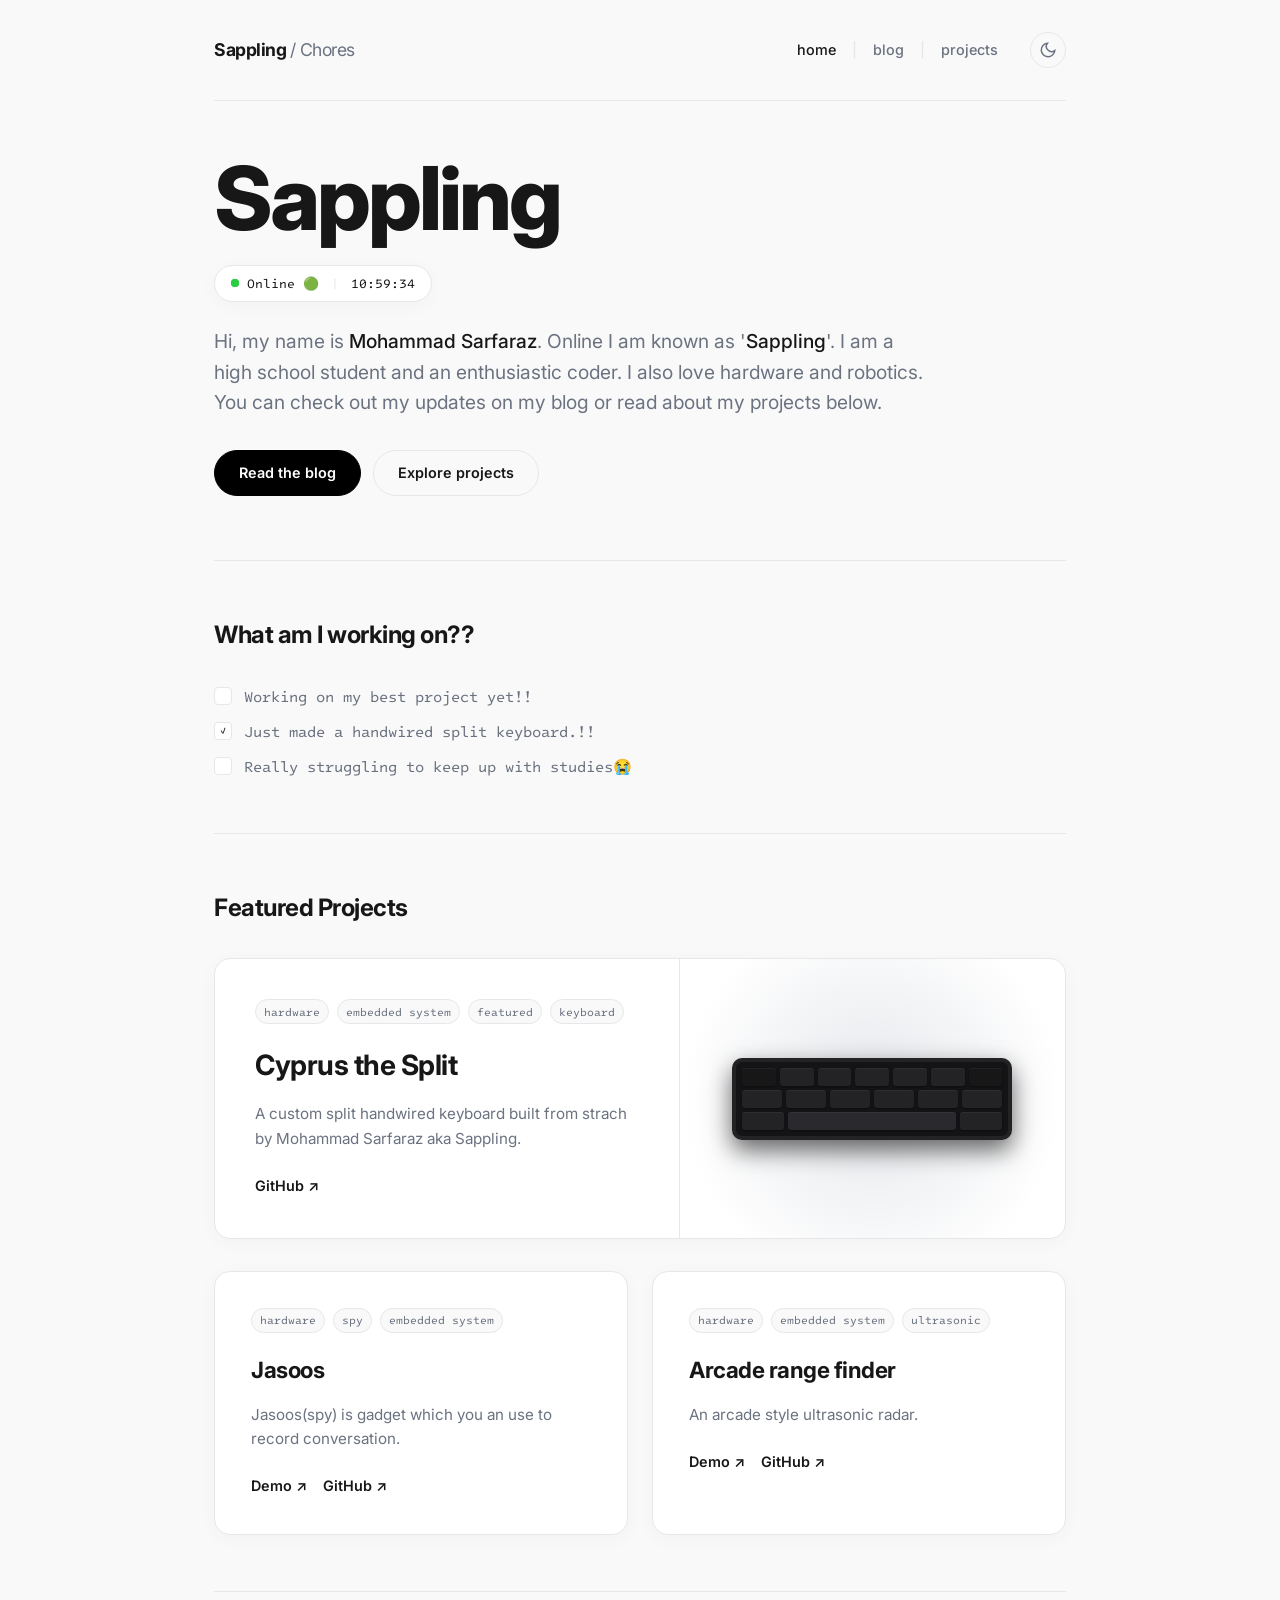
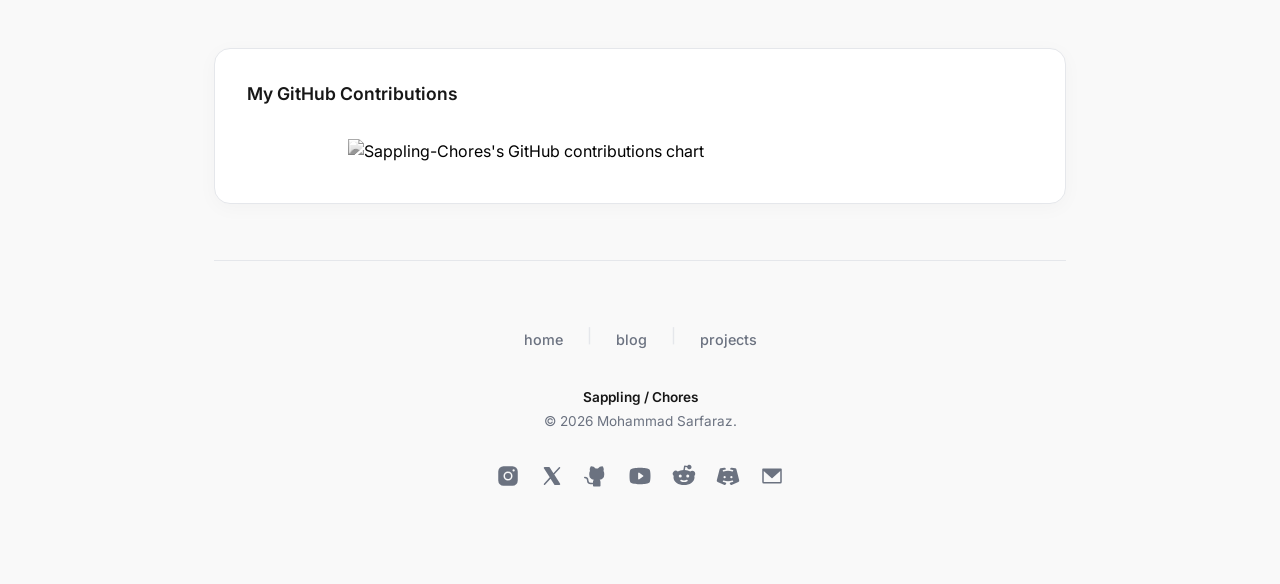
==== index.html @ 92475c69 "separated blog from this repo to its own for the url blog.ayysappling.com" ====
<!-- This file contains the main github.io webpage-->

<!DOCTYPE html>
<html lang="en">

<head>
    <title>Sappling Chores</title>
    <meta charset="UTF-8">
    <meta name="viewport" content="width=device-width, initial-scale=1.0">
    <link rel="stylesheet" href="styles.css">
    <link rel="icon" href="Assets/Group 10.png">
</head>

<body id="body" class="dark-mode">

    <div class="container">
        <!-- Navigation Header -->
        <header class="header-nav">
            <a href="index.html" class="nav-brand">Sappling <span>/ Chores</span></a>
            <div class="nav-menu">
                <nav class="nav-links">
                    <a href="index.html" class="nav-link active">home</a>
                    <span class="nav-separator">|</span>
                    <a href="https://blog.ayysappling.com" class="nav-link">blog</a>
                    <span class="nav-separator">|</span>
                    <a href="Projects/index.html" class="nav-link">projects</a>
                </nav>
                <button class="theme-toggle-btn" id="theme-toggle" aria-label="Toggle dark/light theme">
                    <!-- Sun SVG (visible in dark mode) -->
                    <svg class="sun-icon" xmlns="http://www.w3.org/2000/svg" width="18" height="18" fill="none" viewBox="0 0 24 24" stroke="currentColor" stroke-width="2">
                        <circle cx="12" cy="12" r="5"></circle>
                        <line x1="12" y1="1" x2="12" y2="3"></line>
                        <line x1="12" y1="21" x2="12" y2="23"></line>
                        <line x1="4.22" y1="4.22" x2="5.64" y2="5.64"></line>
                        <line x1="18.36" y1="18.36" x2="19.78" y2="19.78"></line>
                        <line x1="1" y1="12" x2="3" y2="12"></line>
                        <line x1="21" y1="12" x2="23" y2="12"></line>
                        <line x1="4.22" y1="19.78" x2="5.64" y2="18.36"></line>
                        <line x1="18.36" y1="5.64" x2="19.78" y2="4.22"></line>
                    </svg>
                    <!-- Moon SVG (visible in light mode) -->
                    <svg class="moon-icon" xmlns="http://www.w3.org/2000/svg" width="18" height="18" fill="none" viewBox="0 0 24 24" stroke="currentColor" stroke-width="2">
                        <path d="M21 12.79A9 9 0 1 1 11.21 3 7 7 0 0 0 21 12.79z"></path>
                    </svg>
                </button>
            </div>
        </header>

        <!-- Hero Section -->
        <main class="hero-section">
            <h1 class="hero-title">Sappling</h1>
            
            <div class="status-pill">
                <div class="status-indicator">
                    <span class="status-dot"></span>
                    <span id="status-widget">Loading live status...</span>
                </div>
                <span class="nav-separator">|</span>
                <span class="clock" id="clock">00:00:00</span>
            </div>

            <p class="hero-desc">
                Hi, my name is <span class="highlight">Mohammad Sarfaraz</span>. Online I am known as '<span class="highlight">Sappling</span>'. I am a high school student and an enthusiastic coder. I also love hardware and robotics. You can check out my updates on my blog or read about my projects below.
            </p>

            <div class="btn-group">
                <a href="https://blog.ayysappling.com" class="btn btn-primary">Read the blog</a>
                <a href="#projects" class="btn btn-secondary">Explore projects</a>
            </div>
        </main>

        <!-- Currently Working On Section -->
        <section class="section-container">
            <div class="section-title-wrapper">
                <h2 class="section-title">What am I working on??</h2>
            </div>
            <ul class="task-list">
                <li class="task-item">
                    <span class="task-checkbox"></span>
                    <span>Working on my best project yet!!</span>
                </li>
                <li class="task-item">
                    <span class="task-checkbox">✓</span>
                    <span>Just made a handwired split keyboard.!!</span>
                </li>
                <li class="task-item">
                    <span class="task-checkbox"></span>
                    <span>Really struggling to keep up with studies😭</span>
                </li>
            </ul>
        </section>

        <!-- Projects Grid Section -->
        <section class="section-container" id="projects">
            <div class="section-title-wrapper">
                <h2 class="section-title">Featured Projects</h2>
            </div>

            <!-- Featured Card (Split layout) -->
            <div class="featured-card">
                <div class="card-content">
                    <div class="card-tags">
                        <span class="tag">hardware</span>
                        <span class="tag">embedded system</span>
                        <span class="tag">featured</span>
                        <span class="tag">keyboard</span>
                    </div>
                    <h3 class="card-title">Cyprus the Split</h3>
                    <p class="card-description">
                        A custom split handwired keyboard built from strach by Mohammad Sarfaraz aka Sappling.
                    </p>
                    <div class="card-links">
                        <a href="https://github.com/Sappling-Chores/Cyprus" target="_blank" class="card-link">GitHub ↗</a>
                    </div>
                </div>
                <div class="card-visual">
                    <!-- Beautiful CSS Mechanical Keyboard Mockup -->
                    <div class="keyboard-mockup" aria-hidden="true">
                        <div class="keyboard-row">
                            <div class="key accent-key"></div>
                            <div class="key"></div>
                            <div class="key"></div>
                            <div class="key"></div>
                            <div class="key"></div>
                            <div class="key"></div>
                            <div class="key accent-key"></div>
                        </div>
                        <div class="keyboard-row">
                            <div class="key"></div>
                            <div class="key"></div>
                            <div class="key"></div>
                            <div class="key"></div>
                            <div class="key"></div>
                            <div class="key"></div>
                        </div>
                        <div class="keyboard-row">
                            <div class="key"></div>
                            <div class="key space"></div>
                            <div class="key"></div>
                        </div>
                    </div>
                </div>
            </div>

            <!-- Grid for other projects -->
            <div class="projects-grid">
                <div class="project-card">
                    <div class="card-tags">
                        <span class="tag">hardware</span>
                        <span class="tag">spy</span>
                        <span class="tag">embedded system</span>
                    </div>
                    <h3 class="card-title">Jasoos</h3>
                    <p class="card-description">
                        Jasoos(spy) is gadget which you an use to record conversation. 
                    </p>
                    <div class="card-links">
                        <a href="https://github.com/Sappling-Chores/Jasoos" class="card-link">Demo ↗</a>
                        <a href="https://github.com/Sappling-Chores/Jasoos" target="_blank" class="card-link">GitHub ↗</a>
                    </div>
                </div>

                <div class="project-card">
                    <div class="card-tags">
                        <span class="tag">hardware</span>
                        <span class="tag">embedded system</span>
                        <span class="tag">ultrasonic</span>
                    </div>
                    <h3 class="card-title">Arcade range finder</h3>
                    <p class="card-description">
                        An arcade style ultrasonic radar.
                    </p>
                    <div class="card-links">
                        <a href="#" class="card-link">Demo ↗</a>
                        <a href="https://github.com/Sappling-Chores/Arcade-Range-Finder" target="_blank" class="card-link">GitHub ↗</a>
                    </div>
                </div>
            </div>
        </section>

        <!-- GitHub Chart Section -->
        <section class="section-container">
            <div class="github-chart-card">
                <h3 class="github-chart-title">My GitHub Contributions</h3>
                <a href="https://github.com/Sappling-Chores" target="_blank" class="github-chart-link">
                    <img src="https://ghchart.rshah.org/E4397D/Sappling-Chores" alt="Sappling-Chores's GitHub contributions chart" />
                </a>
            </div>
        </section>

        <!-- Global Footer -->
        <footer class="footer" id="footer">
            <nav class="footer-nav">
                <a href="index.html" class="nav-link">home</a>
                <span class="nav-separator">|</span>
                <a href="https://blog.ayysappling.com" class="nav-link">blog</a>
                <span class="nav-separator">|</span>
                <a href="Projects/index.html" class="nav-link">projects</a>
            </nav>

            <div class="footer-info">
                <div class="footer-brand">Sappling / Chores</div>
                <div>© <script>document.write(new Date().getFullYear())</script> Mohammad Sarfaraz.</div>
            </div>

            <!-- Social icons with SVG path elements -->
            <div class="social-list">
                <!-- Instagram -->
                <a href="https://www.instagram.com/ayysappling/" class="social-icon" aria-label="Instagram">
                    <svg xmlns="http://www.w3.org/2000/svg" width="24" height="24" fill="currentColor" viewBox="0 0 256 256">
                        <path d="M176,24H80A56.06,56.06,0,0,0,24,80v96a56.06,56.06,0,0,0,56,56h96a56.06,56.06,0,0,0,56-56V80A56.06,56.06,0,0,0,176,24ZM128,176a48,48,0,1,1,48-48A48.05,48.05,0,0,1,128,176Zm60-96a12,12,0,1,1,12-12A12,12,0,0,1,188,80Zm-28,48a32,32,0,1,1-32-32A32,32,0,0,1,160,128Z"></path>
                    </svg>
                </a>
                <!-- X (Twitter) -->
                <a href="https://x.com/its_sappling" class="social-icon" aria-label="Twitter">
                    <svg xmlns="http://www.w3.org/2000/svg" width="24" height="24" fill="currentColor" viewBox="0 0 256 256">
                        <path d="M215,219.85a8,8,0,0,1-7,4.15H160a8,8,0,0,1-6.75-3.71l-40.49-63.63L53.92,221.38a8,8,0,0,1-11.84-10.76l61.77-68L41.25,44.3A8,8,0,0,1,48,32H96a8,8,0,0,1,6.75,3.71l40.49,63.63,58.84-64.72a8,8,0,0,1,11.84,10.76l-61.77,67.95,62.6,98.38A8,8,0,0,1,215,219.85Z"></path>
                    </svg>
                </a>
                <!-- GitHub -->
                <a href="https://github.com/Sappling-Chores" class="social-icon" id="github-icon-footer" aria-label="GitHub">
                    <svg xmlns="http://www.w3.org/2000/svg" width="24" height="24" fill="currentColor" viewBox="0 0 256 256">
                        <path d="M216,104v8a56.06,56.06,0,0,1-48.44,55.47A39.8,39.8,0,0,1,176,192v40a8,8,0,0,1-8,8H104a8,8,0,0,1-8-8V216H72a40,40,0,0,1-40-40A24,24,0,0,0,8,152a8,8,0,0,1,0-16,40,40,0,0,1,40,40,24,24,0,0,0,24,24H96v-8a39.8,39.8,0,0,1,8.44-24.53A56.06,56.06,0,0,1,56,112v-8a58.14,58.14,0,0,1,7.69-28.32A59.78,59.78,0,0,1,69.07,28,8,8,0,0,1,76,24a59.75,59.75,0,0,1,48,24h24a59.75,59.75,0,0,1,48-24,8,8,0,0,1,6.93,4,59.74,59.74,0,0,1,5.37,47.68A58,58,0,0,1,216,104Z"></path>
                    </svg>
                </a>
                <!-- YouTube -->
                <a href="https://www.youtube.com/@ayysappling" class="social-icon" aria-label="YouTube">
                    <svg xmlns="http://www.w3.org/2000/svg" width="24" height="24" fill="currentColor" viewBox="0 0 256 256">
                        <path d="M234.33,69.52a24,24,0,0,0-14.49-16.4C185.56,39.88,131,40,128,40s-57.56-.12-91.84,13.12a24,24,0,0,0-14.49,16.4C19.08,79.5,16,97.74,16,128s3.08,48.5,5.67,58.48a24,24,0,0,0,14.49,16.41C69,215.56,120.4,216,127.34,216h1.32c6.94,0,58.37-.44,91.18-13.11a24,24,0,0,0,14.49-16.41c2.59-10,5.67-28.22,5.67-58.48S236.92,79.5,234.33,69.52Zm-73.74,65-40,28A8,8,0,0,1,108,156V100a8,8,0,0,1,12.59-6.55l40,28a8,8,0,0,1,0,13.1Z"></path>
                    </svg>
                </a>
                <!-- Reddit -->
                <a href="https://www.reddit.com/user/AyySappling/" class="social-icon" aria-label="Reddit">
                    <svg xmlns="http://www.w3.org/2000/svg" width="24" height="24" fill="currentColor" viewBox="0 0 256 256">
                        <path d="M248,104a32,32,0,0,0-52.94-24.19c-16.75-8.9-36.76-14.28-57.66-15.53l5.19-31.17,17.72,2.72a24,24,0,1,0,2.87-15.74l-26-4a8,8,0,0,0-9.11,6.59L121.2,64.16c-21.84.94-42.82,6.38-60.26,15.65a32,32,0,0,0-42.59,47.74A59,59,0,0,0,16,144c0,21.93,12,42.35,33.91,57.49C70.88,216,98.61,224,128,224s57.12-8,78.09-22.51C228,186.35,240,165.93,240,144a59,59,0,0,0-2.35-16.45A32.16,32.16,0,0,0,248,104ZM72,128a16,16,0,1,1,16,16A16,16,0,0,1,72,128Zm91.75,55.07a76.18,76.18,0,0,1-71.5,0,8,8,0,1,1,7.5-14.14,60.18,60.18,0,0,0,56.5,0,8,8,0,1,1,7.5,14.14ZM168,144a16,16,0,1,1,16-16A16,16,0,0,1,168,144Z"></path>
                    </svg>
                </a>
                <!-- Discord -->
                <a href="https://discord.com/users/1169200547706974258" class="social-icon" aria-label="Discord">
                    <svg xmlns="http://www.w3.org/2000/svg" width="24" height="24" fill="currentColor" viewBox="0 0 256 256">
                        <path d="M247.51,174.39,218,58a16.08,16.08,0,0,0-13-11.88l-36.06-5.92a16.22,16.22,0,0,0-18.26,11.88l-.21.85a4,4,0,0,0,3.27,4.93,155.62,155.62,0,0,1,24.41,5.62,8.2,8.2,0,0,1,5.62,9.7,8,8,0,0,1-10.19,5.64,155.4,155.4,0,0,0-90.8-.1,8.22,8.22,0,0,1-10.28-4.81,8,8,0,0,1,5.08-10.33,156.85,156.85,0,0,1,24.72-5.72,4,4,0,0,0,3.27-4.93l-.21-.85A16.21,16.21,0,0,0,87.08,40.21L51,46.13A16.08,16.08,0,0,0,38,58L8.49,174.39a15.94,15.94,0,0,0,9.06,18.51l67,29.71a16.17,16.17,0,0,0,21.71-9.1l3.49-9.45a4,4,0,0,0-3.27-5.35,158.13,158.13,0,0,1-28.63-6.2,8.2,8.2,0,0,1-5.61-9.67,8,8,0,0,1,10.2-5.66,155.59,155.59,0,0,0,91.12,0,8,8,0,0,1,10.19,5.65,8.19,8.19,0,0,1-5.61,9.68,157.84,157.84,0,0,1-28.62,6.2,4,4,0,0,0-3.27,5.35l3.49,9.45a16.18,16.18,0,0,0,21.71,9.1l67-29.71A15.94,15.94,0,0,0,247.51,174.39ZM92,152a12,12,0,1,1,12-12A12,12,0,0,1,92,152Zm72,0a12,12,0,1,1,12-12A12,12,0,0,1,164,152Z"></path>
                    </svg>
                </a>
                <!-- Email -->
                <a href="mailto:itsmohammadsarfaraz@gmail.com" class="social-icon" aria-label="Email">
                    <svg xmlns="http://www.w3.org/2000/svg" width="24" height="24" fill="currentColor" viewBox="0 0 256 256">
                        <path d="M224,48H32a8,8,0,0,0-8,8V192a16,16,0,0,0,16,16H216a16,16,0,0,0,16-16V56A8,8,0,0,0,224,48Zm-8,144H40V74.19l82.59,75.71a8,8,0,0,0,10.82,0L216,74.19V192Z"></path>
                    </svg>
                </a>
            </div>
        </footer>
    </div>

    <!-- External scripts -->
    <script src="https://cdn.jsdelivr.net/npm/@tsparticles/slim@3/tsparticles.slim.bundle.min.js"></script>
    <script src="script.js"></script>
</body>

</html>
---- styles.css ----
@import url('https://fonts.googleapis.com/css2?family=Inter:wght@300;400;500;600;700;800&family=Intel+One+Mono:ital,wght@0,300;0,400;0,500;0,700;1,300;1,400;1,500;1,700&display=swap');

:root {
    /* Fonts */
    --font-sans: 'Inter', system-ui, -apple-system, BlinkMacSystemFont, "Segoe UI", Roboto, Helvetica, Arial, sans-serif;
    --font-mono: 'Intel One Mono', 'Fira Code', 'Roboto Mono', monospace;

    /* Transition */
    --transition: all 0.3s cubic-bezier(0.4, 0, 0.2, 1);
}

/* Default Theme (Dark Mode) */
body, body.dark-mode {
    --bg: #0A0A0A;
    --bg-card: #121212;
    --text-primary: #EDEDED;
    --text-secondary: #8E8E93;
    --border: #222222;
    --border-hover: #444444;
    --accent: #FFFFFF;
    --accent-bg: #FFFFFF;
    --accent-text: #000000;
    --shadow: 0 4px 20px rgba(0, 0, 0, 0.5);
    --dot-color: #34C759;
    --chart-invert: invert(0.9) hue-rotate(180deg) brightness(1.2);
}

/* Light Theme overrides */
body.light-mode {
    --bg: #F9F9F9;
    --bg-card: #FFFFFF;
    --text-primary: #171717;
    --text-secondary: #6B7280;
    --border: #E5E7EB;
    --border-hover: #D1D5DB;
    --accent: #000000;
    --accent-bg: #000000;
    --accent-text: #FFFFFF;
    --shadow: 0 4px 20px rgba(0, 0, 0, 0.03);
    --dot-color: #28CD41;
    --chart-invert: grayscale(1) contrast(1.2);
}

/* Base resets */
* {
    margin: 0;
    padding: 0;
    box-sizing: border-box;
}

html {
    scroll-behavior: smooth;
}

body {
    background-color: var(--bg);
    color: var(--text-primary);
    font-family: var(--font-sans);
    line-height: 1.5;
    transition: background-color 0.3s ease, color 0.3s ease, border-color 0.3s ease;
    padding-bottom: 4rem;
}

a {
    color: inherit;
    text-decoration: none;
    transition: var(--transition);
}

/* App Container */
.container {
    max-width: 900px;
    margin: 0 auto;
    padding: 0 1.5rem;
}

/* Navigation Header */
.header-nav {
    display: flex;
    justify-content: space-between;
    align-items: center;
    padding: 2rem 0;
    border-bottom: 1px solid var(--border);
    margin-bottom: 3.5rem;
}

.nav-brand {
    font-size: 1.1rem;
    font-weight: 700;
    letter-spacing: -0.5px;
    color: var(--text-primary);
}

.nav-brand span {
    color: var(--text-secondary);
    font-weight: 400;
}

.nav-menu {
    display: flex;
    align-items: center;
    gap: 1.5rem;
}

.nav-links {
    display: flex;
    align-items: center;
    gap: 0.5rem;
    font-size: 0.9rem;
    font-weight: 500;
}

.nav-link {
    color: var(--text-secondary);
    padding: 0.25rem 0.5rem;
}

.nav-link:hover, .nav-link.active {
    color: var(--text-primary);
}

.nav-separator {
    color: var(--border);
    user-select: none;
}

/* Theme Toggle Button */
.theme-toggle-btn {
    background: none;
    border: 1px solid var(--border);
    color: var(--text-secondary);
    cursor: pointer;
    width: 36px;
    height: 36px;
    border-radius: 50%;
    display: flex;
    align-items: center;
    justify-content: center;
    transition: var(--transition);
}

.theme-toggle-btn:hover {
    color: var(--text-primary);
    border-color: var(--border-hover);
    background-color: var(--bg-card);
}

body.dark-mode .sun-icon {
    display: block;
}
body.dark-mode .moon-icon {
    display: none;
}
body.light-mode .sun-icon {
    display: none;
}
body.light-mode .moon-icon {
    display: block;
}

/* Hero Section */
.hero-section {
    display: flex;
    flex-direction: column;
    gap: 1.5rem;
    margin-bottom: 4rem;
}

.hero-title {
    font-size: clamp(3rem, 10vw, 5.5rem);
    font-weight: 800;
    letter-spacing: -3px;
    line-height: 0.95;
    color: var(--text-primary);
}

.status-pill {
    display: inline-flex;
    align-items: center;
    gap: 0.75rem;
    background-color: var(--bg-card);
    border: 1px solid var(--border);
    padding: 0.5rem 1rem;
    border-radius: 100px;
    font-family: var(--font-mono);
    font-size: 0.8rem;
    width: fit-content;
    box-shadow: var(--shadow);
    color: var(--text-primary);
}

.status-indicator {
    display: flex;
    align-items: center;
    gap: 0.5rem;
}

.status-dot {
    width: 8px;
    height: 8px;
    background-color: var(--dot-color);
    border-radius: 50%;
    display: inline-block;
    position: relative;
    flex-shrink: 0;
}

.status-dot::after {
    content: '';
    position: absolute;
    top: 0; left: 0; right: 0; bottom: 0;
    border-radius: 50%;
    background-color: inherit;
    animation: pulse 2s infinite ease-in-out;
}

@keyframes pulse {
    0% { transform: scale(1); opacity: 0.8; }
    100% { transform: scale(2.8); opacity: 0; }
}

.hero-desc {
    font-size: 1.2rem;
    line-height: 1.6;
    color: var(--text-secondary);
    max-width: 720px;
    font-weight: 400;
}

.hero-desc .highlight {
    color: var(--text-primary);
    font-weight: 500;
}

.btn-group {
    display: flex;
    gap: 0.75rem;
    margin-top: 0.5rem;
}

.btn {
    display: inline-flex;
    align-items: center;
    justify-content: center;
    padding: 0.7rem 1.5rem;
    font-size: 0.9rem;
    font-weight: 600;
    border-radius: 100px;
    transition: var(--transition);
    cursor: pointer;
}

.btn-primary {
    background-color: var(--accent-bg);
    color: var(--accent-text);
    border: 1px solid var(--accent-bg);
}

.btn-primary:hover {
    opacity: 0.9;
    transform: translateY(-1px);
}

.btn-secondary {
    background-color: transparent;
    color: var(--text-primary);
    border: 1px solid var(--border);
}

.btn-secondary:hover {
    background-color: var(--bg-card);
    border-color: var(--border-hover);
    transform: translateY(-1px);
}

/* Tasks / Currently Working On Section */
.section-container {
    border-top: 1px solid var(--border);
    padding: 3.5rem 0;
}

.section-title-wrapper {
    margin-bottom: 2rem;
}

.section-title {
    font-size: 1.5rem;
    font-weight: 700;
    letter-spacing: -0.5px;
    color: var(--text-primary);
}

.task-list {
    list-style: none;
    display: flex;
    flex-direction: column;
    gap: 0.75rem;
    font-family: var(--font-mono);
}

.task-item {
    display: flex;
    align-items: flex-start;
    gap: 0.75rem;
    color: var(--text-secondary);
    font-size: 0.95rem;
    transition: var(--transition);
}

.task-item:hover {
    color: var(--text-primary);
}

.task-checkbox {
    width: 18px;
    height: 18px;
    border: 1px solid var(--border);
    border-radius: 4px;
    display: flex;
    align-items: center;
    justify-content: center;
    flex-shrink: 0;
    font-size: 0.65rem;
    color: var(--text-primary);
    background-color: var(--bg-card);
    margin-top: 2px;
}

/* Featured Card Grid */
.featured-card {
    background-color: var(--bg-card);
    border: 1px solid var(--border);
    border-radius: 16px;
    overflow: hidden;
    display: grid;
    grid-template-columns: 1.2fr 1fr;
    transition: var(--transition);
    box-shadow: var(--shadow);
    margin-bottom: 2rem;
}

.featured-card:hover {
    border-color: var(--border-hover);
    transform: translateY(-2px);
}

.card-content {
    padding: 2.5rem;
    display: flex;
    flex-direction: column;
    justify-content: center;
    gap: 1rem;
}

.card-tags {
    display: flex;
    gap: 0.5rem;
    flex-wrap: wrap;
}

.tag {
    font-family: var(--font-mono);
    font-size: 0.7rem;
    padding: 0.2rem 0.5rem;
    border: 1px solid var(--border);
    border-radius: 100px;
    color: var(--text-secondary);
    background-color: var(--bg);
}

.card-title {
    font-size: 1.75rem;
    font-weight: 700;
    letter-spacing: -0.5px;
    color: var(--text-primary);
    margin-top: 0.25rem;
}

.card-description {
    color: var(--text-secondary);
    line-height: 1.6;
    font-size: 0.95rem;
}

.card-links {
    display: flex;
    gap: 1rem;
    margin-top: 0.5rem;
}

.card-link {
    color: var(--text-primary);
    font-weight: 600;
    font-size: 0.9rem;
    display: inline-flex;
    align-items: center;
    gap: 0.25rem;
    border-bottom: 1px solid transparent;
    transition: var(--transition);
}

.card-link:hover {
    border-bottom-color: var(--text-primary);
}

.card-visual {
    background: radial-gradient(circle at center, var(--border) 0%, transparent 80%);
    display: flex;
    align-items: center;
    justify-content: center;
    border-left: 1px solid var(--border);
    position: relative;
    min-height: 250px;
    overflow: hidden;
    padding: 1.5rem;
}

/* Beautiful Custom CSS Mechanical Keyboard Mockup */
.keyboard-mockup {
    width: 100%;
    max-width: 280px;
    background: #141416;
    border: 4px solid #232326;
    border-radius: 10px;
    padding: 6px;
    display: flex;
    flex-direction: column;
    gap: 4px;
    box-shadow: 0 10px 25px rgba(0,0,0,0.6);
}

.keyboard-row {
    display: flex;
    gap: 4px;
    width: 100%;
}

.key {
    background: #232326;
    border-radius: 3px;
    height: 18px;
    flex: 1;
    box-shadow: inset 0 1px 0 rgba(255,255,255,0.05), 0 1px 2px rgba(0,0,0,0.4);
    transition: var(--transition);
}

.featured-card:hover .key {
    background: #2A2A2E;
}

.key.space {
    flex: 4;
    background: #2A2A2E;
}

.featured-card:hover .key.space {
    background: #323236;
}

.key.accent-key {
    background: var(--text-primary);
}

/* Projects Cards Grid */
.projects-grid {
    display: grid;
    grid-template-columns: repeat(auto-fit, minmax(320px, 1fr));
    gap: 1.5rem;
}

.project-card {
    background-color: var(--bg-card);
    border: 1px solid var(--border);
    border-radius: 16px;
    padding: 2.25rem;
    display: flex;
    flex-direction: column;
    gap: 1rem;
    transition: var(--transition);
    box-shadow: var(--shadow);
}

.project-card:hover {
    border-color: var(--border-hover);
    transform: translateY(-2px);
}

.project-card .card-title {
    font-size: 1.4rem;
}

/* Github Contribution Section */
.github-chart-card {
    background-color: var(--bg-card);
    border: 1px solid var(--border);
    border-radius: 16px;
    padding: 2rem;
    display: flex;
    flex-direction: column;
    align-items: center;
    gap: 1.5rem;
    box-shadow: var(--shadow);
}

.github-chart-title {
    align-self: flex-start;
    font-size: 1.1rem;
    font-weight: 600;
    color: var(--text-primary);
}

.github-chart-link {
    width: 100%;
    display: flex;
    justify-content: center;
    overflow-x: auto;
}

.github-chart-link img {
    max-width: 100%;
    min-width: 600px;
    height: auto;
    filter: var(--chart-invert);
    border-radius: 8px;
    padding: 0.5rem;
    transition: var(--transition);
}

/* Global Footer */
.footer {
    border-top: 1px solid var(--border);
    padding: 4rem 0 2rem;
    display: flex;
    flex-direction: column;
    align-items: center;
    gap: 2rem;
}

.footer-nav {
    display: flex;
    gap: 1rem;
    font-size: 0.9rem;
    font-weight: 500;
}

.footer-info {
    font-size: 0.85rem;
    color: var(--text-secondary);
    text-align: center;
}

.footer-brand {
    font-weight: 600;
    color: var(--text-primary);
    margin-bottom: 0.25rem;
}

/* Social logos list */
.social-list {
    display: flex;
    gap: 1.25rem;
    justify-content: center;
    flex-wrap: wrap;
}

.social-icon {
    color: var(--text-secondary);
    transition: var(--transition);
    display: inline-flex;
    align-items: center;
    justify-content: center;
}

.social-icon:hover {
    color: var(--text-primary);
    transform: translateY(-2px);
}

.social-icon svg {
    fill: currentColor;
    transition: fill 0.3s ease;
}

/* Animations for SVG logos & GitHub Icon */
.github-icon-nav {
    cursor: pointer;
    transition: var(--transition);
}

.github-icon-nav.hovered {
    animation: spin-in 0.5s forwards;
    color: var(--text-primary);
}

.github-icon-nav.unhovered {
    animation: spin-out 0.5s forwards;
    color: var(--text-secondary);
}

@keyframes spin-in {
    from { transform: rotate(0deg) scale(1); }
    to { transform: rotate(360deg) scale(1.1); }
}

@keyframes spin-out {
    from { transform: rotate(360deg) scale(1.1); }
    to { transform: rotate(0deg) scale(1); }
}

/* Responsive media queries */
@media (max-width: 768px) {
    .header-nav {
        flex-direction: column;
        gap: 1.5rem;
        padding: 1.5rem 0;
        margin-bottom: 2.5rem;
    }
    .nav-menu {
        flex-direction: column;
        width: 100%;
        gap: 1rem;
    }
    .nav-links {
        justify-content: center;
        flex-wrap: wrap;
    }
    .featured-card {
        grid-template-columns: 1fr;
    }
    .card-visual {
        border-left: none;
        border-top: 1px solid var(--border);
        min-height: 200px;
    }
    .projects-grid {
        grid-template-columns: 1fr;
    }
}
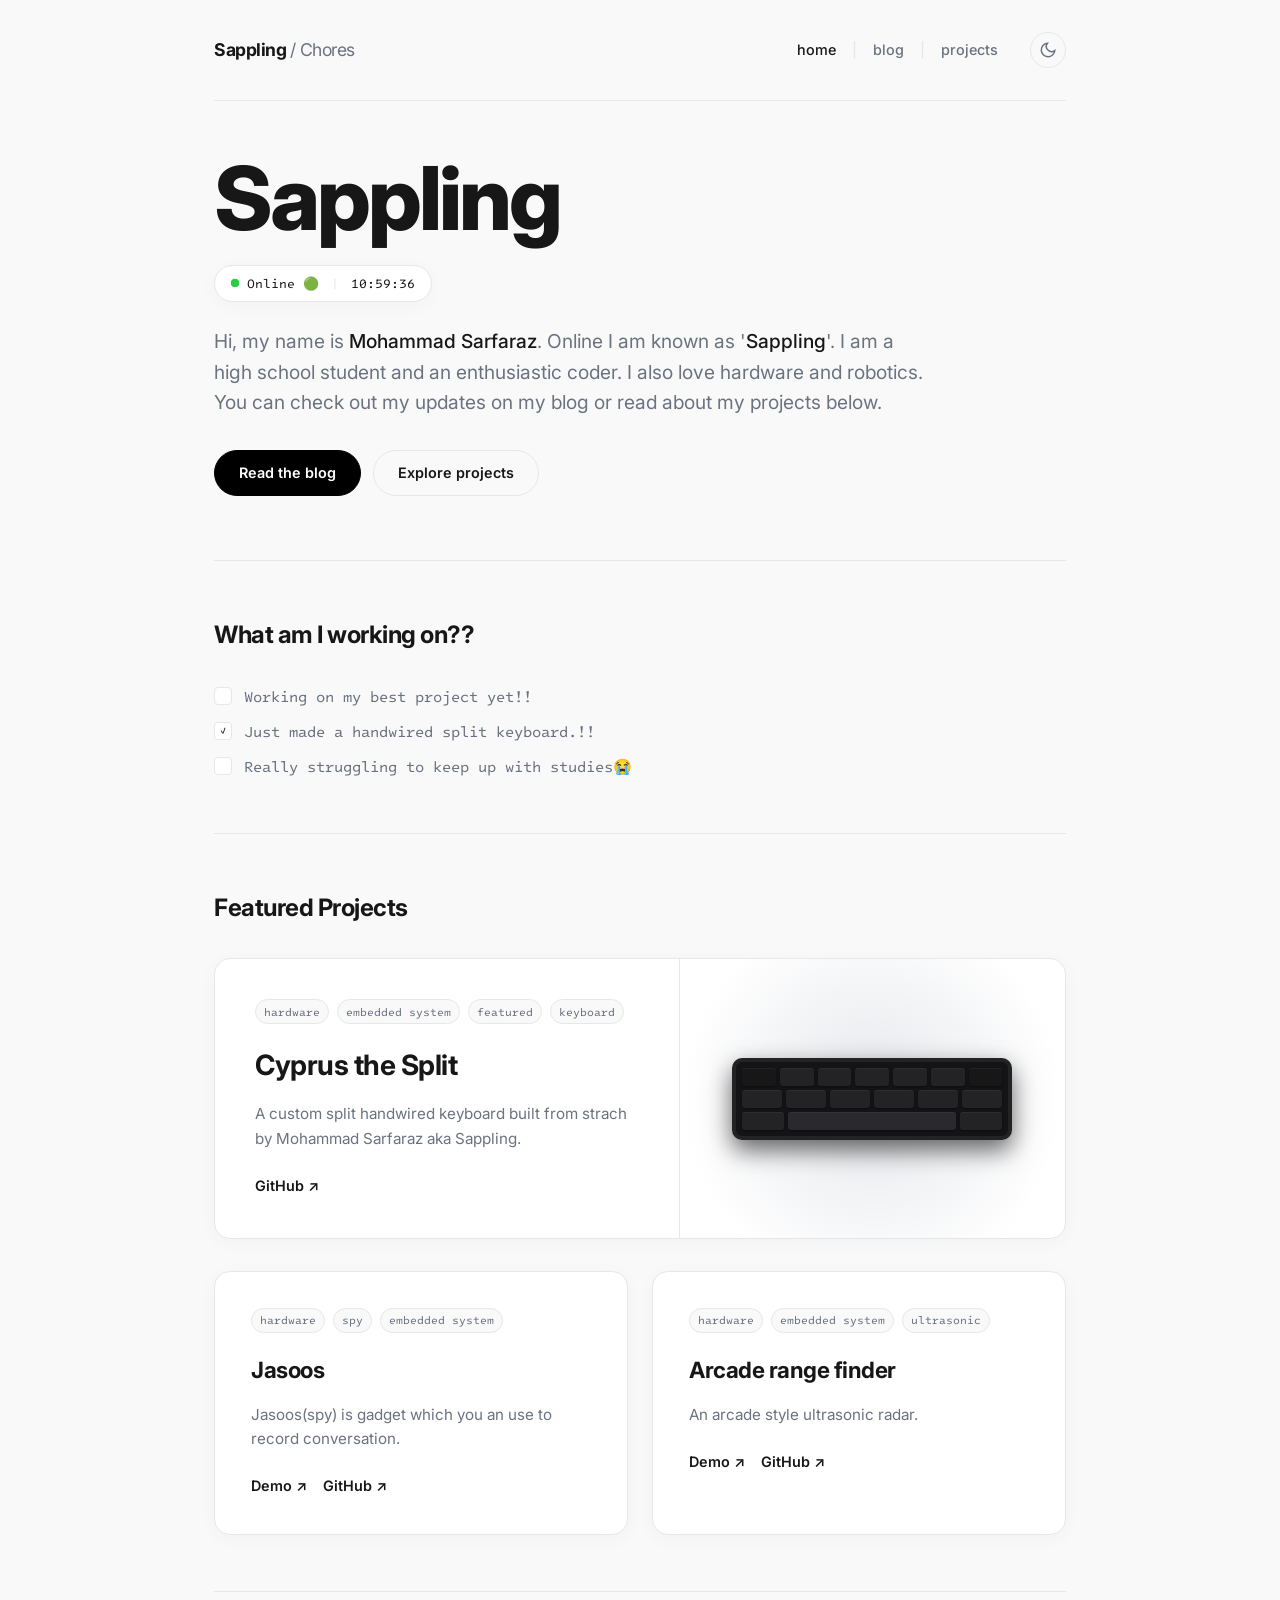
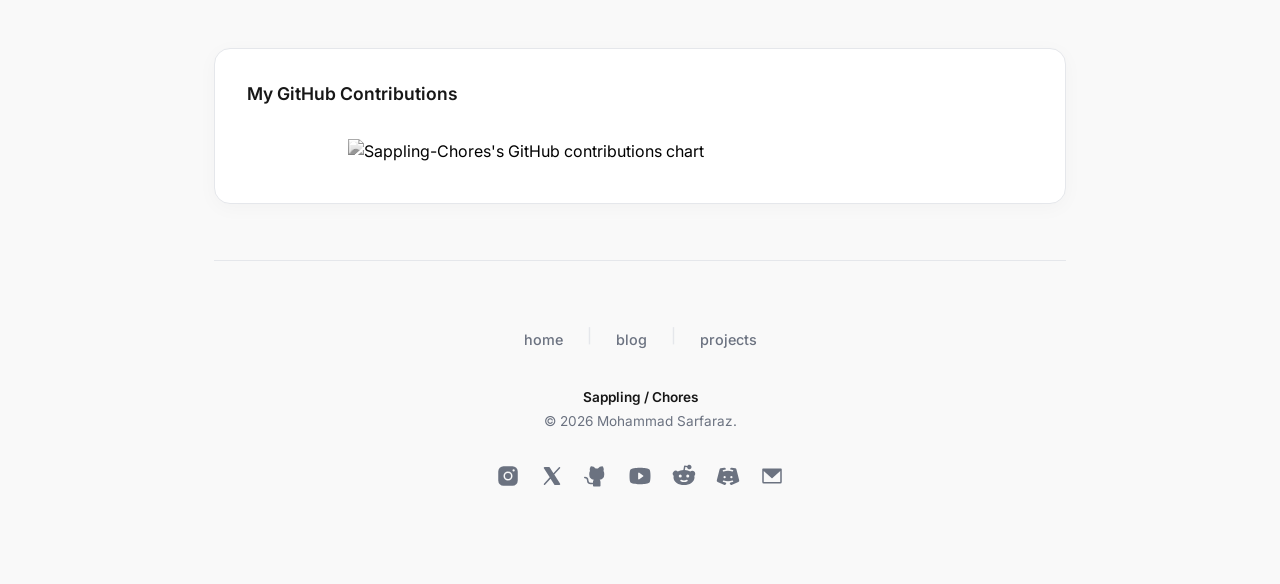
==== commit ca7aee07: "Added new project page" ====
--- a/index.html
+++ b/index.html
@@ -9,9 +9,20 @@
     <meta name="viewport" content="width=device-width, initial-scale=1.0">
     <link rel="stylesheet" href="styles.css">
     <link rel="icon" href="Assets/Group 10.png">
+    <!-- Inline script for early theme application (prevents flash of wrong theme) -->
+    <script>
+        (function () {
+            var saved = localStorage.getItem('theme');
+            var theme = saved || 'dark-mode';
+            document.documentElement.dataset.themeLoading = theme;
+        })();
+    </script>
 </head>
 
-<body id="body" class="dark-mode">
+<body id="body" class="" data-theme-init>
+    <script>
+        document.body.classList.add(document.documentElement.dataset.themeLoading);
+    </script>
 
     <div class="container">
         <!-- Navigation Header -->
@@ -23,7 +34,7 @@
                     <span class="nav-separator">|</span>
                     <a href="https://blog.ayysappling.com" class="nav-link">blog</a>
                     <span class="nav-separator">|</span>
-                    <a href="Projects/index.html" class="nav-link">projects</a>
+                    <a href="./Projects/" class="nav-link">projects</a>
                 </nav>
                 <button class="theme-toggle-btn" id="theme-toggle" aria-label="Toggle dark/light theme">
                     <!-- Sun SVG (visible in dark mode) -->
@@ -195,7 +206,7 @@
                 <span class="nav-separator">|</span>
                 <a href="https://blog.ayysappling.com" class="nav-link">blog</a>
                 <span class="nav-separator">|</span>
-                <a href="Projects/index.html" class="nav-link">projects</a>
+                <a href="./Projects/" class="nav-link">projects</a>
             </nav>
 
             <div class="footer-info">
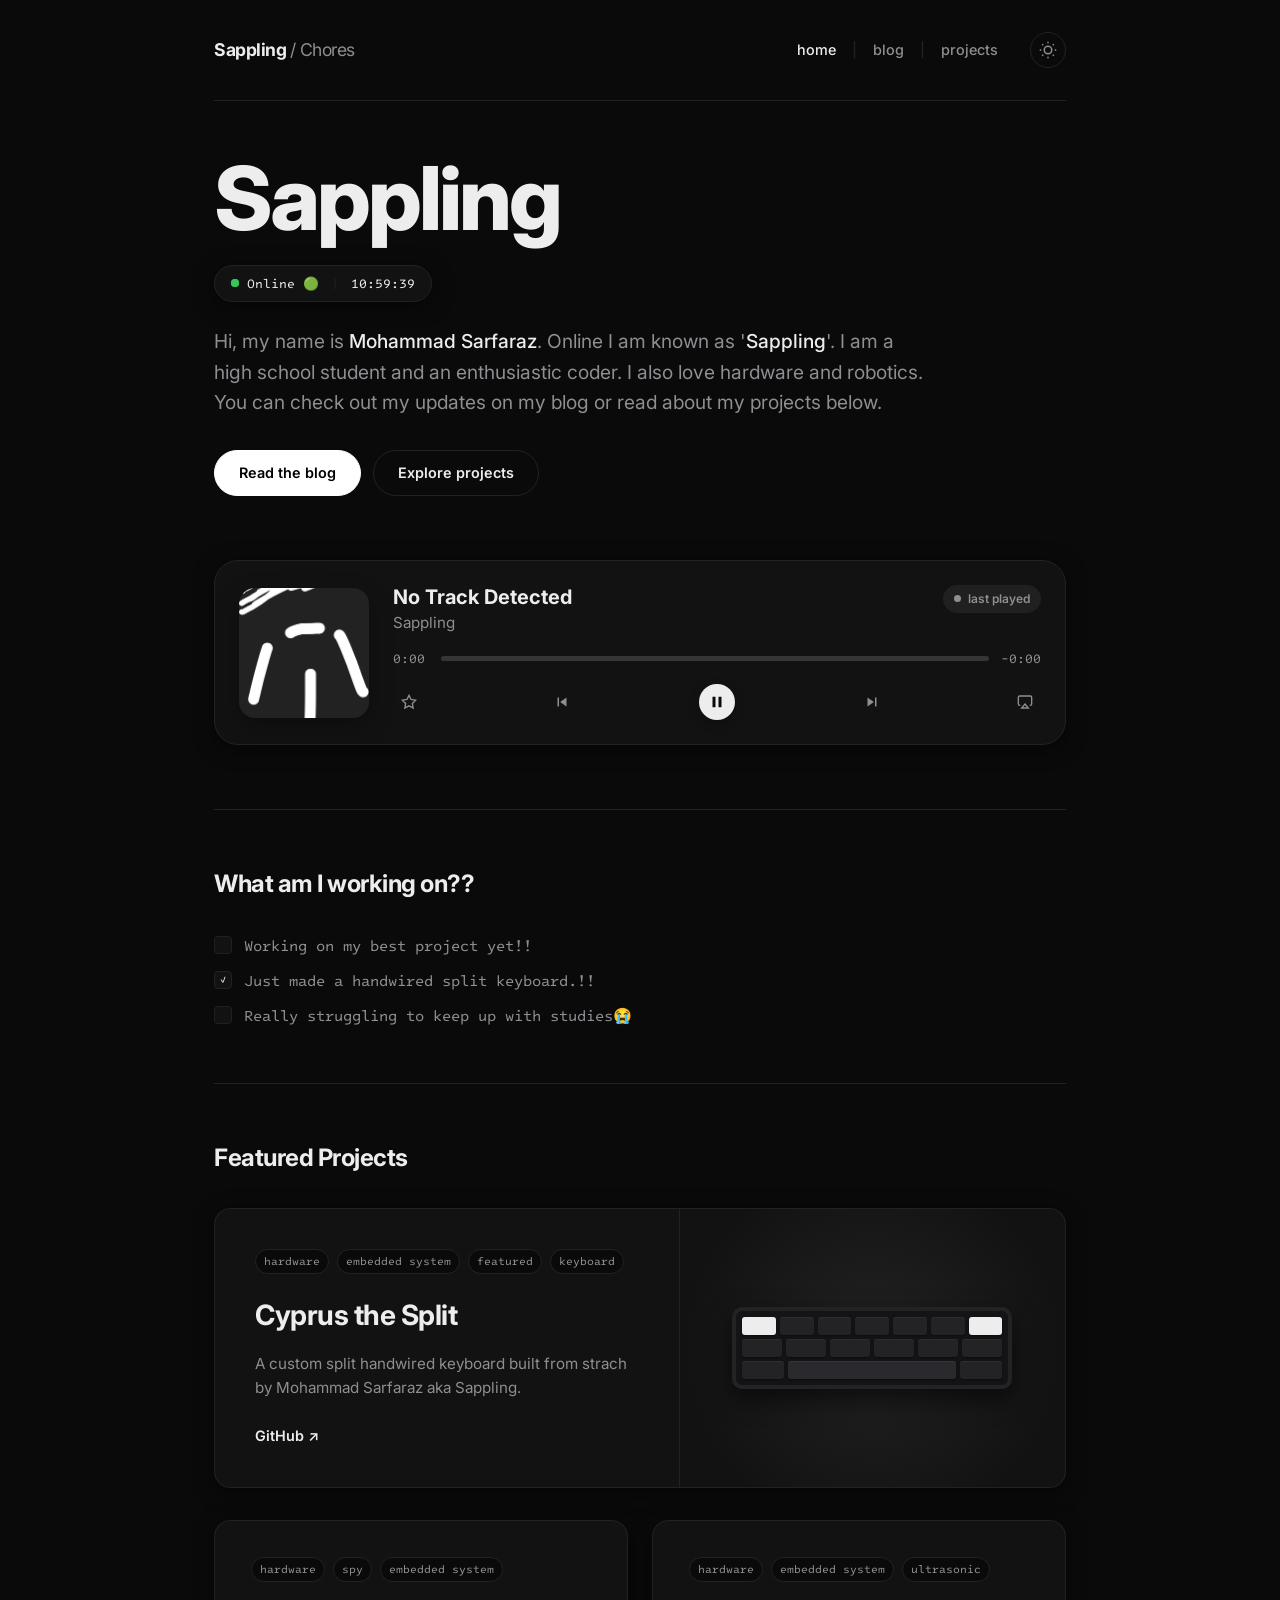
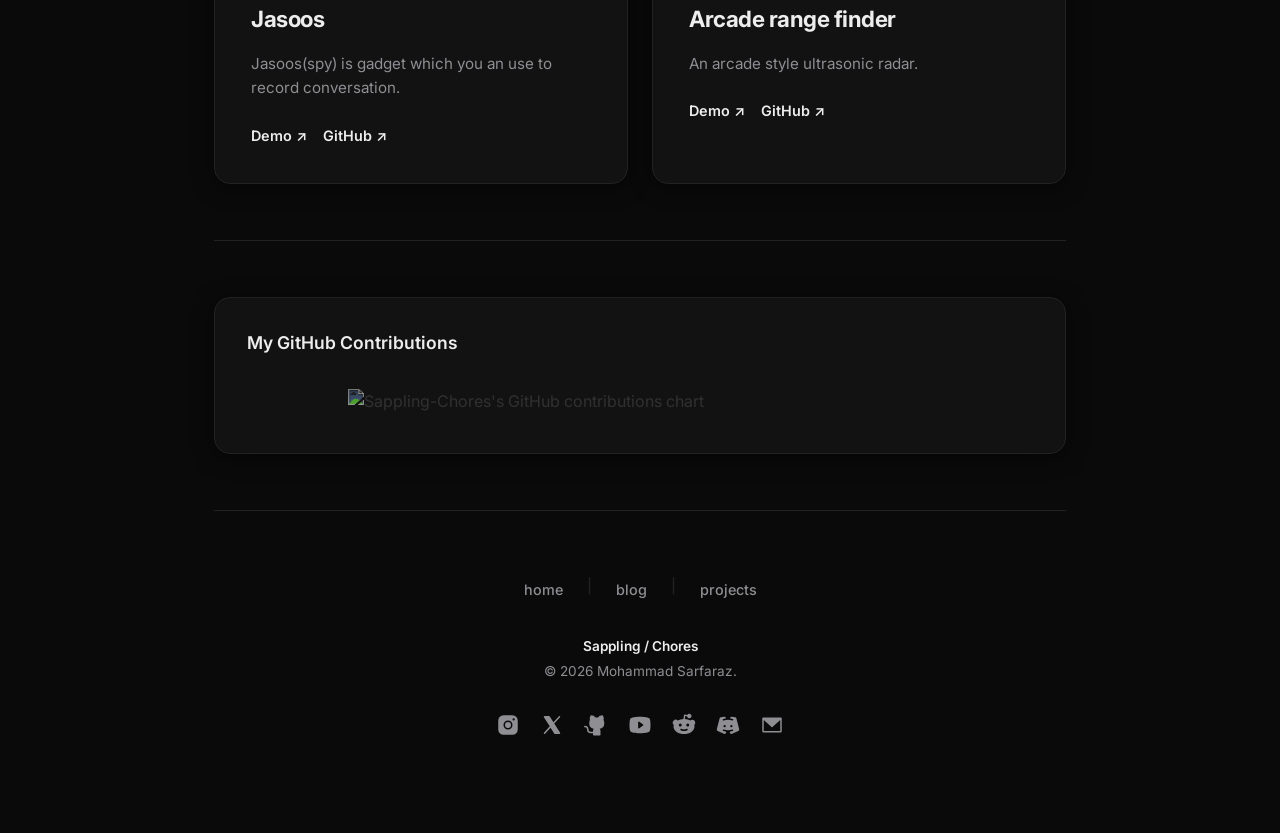
==== commit 39ecad84: "Add Music Card UI widget with Spotify/YouTube live playback monitoring and last-played support" ====
--- a/index.html
+++ b/index.html
@@ -78,6 +78,70 @@
                 <a href="https://blog.ayysappling.com" class="btn btn-primary">Read the blog</a>
                 <a href="#projects" class="btn btn-secondary">Explore projects</a>
             </div>
+
+            <!-- Music Card Component -->
+            <div class="music-card-container">
+                <div class="music-card" id="music-card">
+                    <div class="music-card-left">
+                        <img id="music-thumbnail" src="Assets/Group 10.png" alt="Album Art" class="music-thumbnail" />
+                    </div>
+                    <div class="music-card-right">
+                        <div class="music-card-top">
+                            <div class="music-track-meta">
+                                <h3 id="music-title" class="music-title">No Track Detected</h3>
+                                <p id="music-artist" class="music-artist">Sappling</p>
+                            </div>
+                            <div class="music-status-box">
+                                <div class="music-badge" id="music-badge">
+                                    <span class="music-pulse-dot" id="music-pulse-dot"></span>
+                                    <span id="music-status-label" class="music-status-label">last played</span>
+                                </div>
+                                <a href="#" target="_blank" rel="noopener" id="music-track-link" class="music-track-link hidden" title="Listen to song">
+                                    <span>open</span> ↗
+                                </a>
+                            </div>
+                        </div>
+                        <div class="music-progress-container">
+                            <span id="music-time-elapsed" class="music-time">0:00</span>
+                            <div class="music-progress-bar-bg" id="music-progress-bar-bg">
+                                <div id="music-progress-fill" class="music-progress-fill" style="width: 0%;"></div>
+                            </div>
+                            <span id="music-time-remaining" class="music-time">-0:00</span>
+                        </div>
+                        <div class="music-controls">
+                            <button class="music-control-btn" aria-label="Favorite">
+                                <svg xmlns="http://www.w3.org/2000/svg" width="16" height="16" fill="none" viewBox="0 0 24 24" stroke="currentColor" stroke-width="2">
+                                    <polygon points="12 2 15.09 8.26 22 9.27 17 14.14 18.18 21.02 12 17.77 5.82 21.02 7 14.14 2 9.27 8.91 8.26 12 2"></polygon>
+                                </svg>
+                            </button>
+                            <button class="music-control-btn" aria-label="Previous track">
+                                <svg xmlns="http://www.w3.org/2000/svg" width="18" height="18" fill="currentColor" viewBox="0 0 24 24">
+                                    <path d="M6 6h2v12H6zm3.5 6l8.5 6V6z"/>
+                                </svg>
+                            </button>
+                            <button class="music-control-btn play-btn-main" id="music-play-pause-btn" aria-label="Play or Pause">
+                                <svg id="music-icon-pause" xmlns="http://www.w3.org/2000/svg" width="18" height="18" fill="currentColor" viewBox="0 0 24 24">
+                                    <path d="M6 19h4V5H6v14zm8-14v14h4V5h-4z"/>
+                                </svg>
+                                <svg id="music-icon-play" class="hidden" xmlns="http://www.w3.org/2000/svg" width="18" height="18" fill="currentColor" viewBox="0 0 24 24">
+                                    <path d="M8 5v14l11-7z"/>
+                                </svg>
+                            </button>
+                            <button class="music-control-btn" aria-label="Next track">
+                                <svg xmlns="http://www.w3.org/2000/svg" width="18" height="18" fill="currentColor" viewBox="0 0 24 24">
+                                    <path d="M6 18l8.5-6L6 6v12zM16 6v12h2V6h-2z"/>
+                                </svg>
+                            </button>
+                            <button class="music-control-btn" aria-label="Broadcast">
+                                <svg xmlns="http://www.w3.org/2000/svg" width="16" height="16" fill="none" viewBox="0 0 24 24" stroke="currentColor" stroke-width="2">
+                                    <path d="M5 17H4a2 2 0 0 1-2-2V5a2 2 0 0 1 2-2h16a2 2 0 0 1 2 2v10a2 2 0 0 1-2 2h-1"></path>
+                                    <polygon points="12 15 17 21 7 21 12 15"></polygon>
+                                </svg>
+                            </button>
+                        </div>
+                    </div>
+                </div>
+            </div>
         </main>
 
         <!-- Currently Working On Section -->
--- a/styles.css
+++ b/styles.css
@@ -636,3 +636,282 @@
         grid-template-columns: 1fr;
     }
 }
+
+/* ==========================================================================
+   Music Card Component (Apple/Spotify Widget Style)
+   ========================================================================== */
+.music-card-container {
+    margin-top: 2.5rem;
+    width: 100%;
+}
+
+.music-card {
+    background-color: var(--bg-card);
+    border: 1px solid var(--border);
+    border-radius: 24px;
+    padding: 1.5rem;
+    display: flex;
+    gap: 1.5rem;
+    align-items: center;
+    box-shadow: var(--shadow);
+    transition: var(--transition);
+    position: relative;
+    overflow: hidden;
+}
+
+.music-card:hover {
+    border-color: var(--border-hover);
+    box-shadow: 0 12px 40px rgba(0, 0, 0, 0.4);
+}
+
+.music-card-left {
+    flex-shrink: 0;
+    width: 130px;
+    height: 130px;
+    border-radius: 16px;
+    overflow: hidden;
+    box-shadow: 0 8px 24px rgba(0, 0, 0, 0.3);
+    background-color: var(--border);
+}
+
+.music-thumbnail {
+    width: 100%;
+    height: 100%;
+    object-fit: cover;
+    display: block;
+    transition: transform 0.4s ease;
+}
+
+.music-card:hover .music-thumbnail {
+    transform: scale(1.04);
+}
+
+.music-card-right {
+    flex-grow: 1;
+    display: flex;
+    flex-direction: column;
+    justify-content: space-between;
+    gap: 0.85rem;
+    min-width: 0; /* Prevents overflow truncation issues */
+}
+
+.music-card-top {
+    display: flex;
+    justify-content: space-between;
+    align-items: flex-start;
+    gap: 1rem;
+}
+
+.music-track-meta {
+    min-width: 0;
+}
+
+.music-title {
+    font-size: 1.25rem;
+    font-weight: 700;
+    color: var(--text-primary);
+    line-height: 1.2;
+    white-space: nowrap;
+    overflow: hidden;
+    text-overflow: ellipsis;
+    margin-bottom: 0.2rem;
+}
+
+.music-artist {
+    font-size: 0.95rem;
+    color: var(--text-secondary);
+    font-weight: 400;
+    white-space: nowrap;
+    overflow: hidden;
+    text-overflow: ellipsis;
+}
+
+.music-status-box {
+    display: flex;
+    align-items: center;
+    gap: 0.6rem;
+    flex-shrink: 0;
+}
+
+.music-badge {
+    display: inline-flex;
+    align-items: center;
+    gap: 0.4rem;
+    background: rgba(255, 255, 255, 0.06);
+    border: 1px solid var(--border);
+    padding: 0.25rem 0.65rem;
+    border-radius: 20px;
+    font-size: 0.75rem;
+    font-weight: 600;
+    color: var(--text-secondary);
+    text-transform: lowercase;
+    transition: var(--transition);
+}
+
+body.light-mode .music-badge {
+    background: rgba(0, 0, 0, 0.04);
+}
+
+.music-badge.is-playing {
+    border-color: rgba(52, 199, 89, 0.4);
+    color: var(--text-primary);
+    background: rgba(52, 199, 89, 0.12);
+}
+
+.music-pulse-dot {
+    width: 7px;
+    height: 7px;
+    border-radius: 50%;
+    background-color: var(--text-secondary);
+    transition: background-color 0.3s ease;
+}
+
+.music-badge.is-playing .music-pulse-dot {
+    background-color: #34C759;
+    box-shadow: 0 0 8px #34C759;
+    animation: pulse-live 1.8s infinite;
+}
+
+@keyframes pulse-live {
+    0% { transform: scale(0.95); box-shadow: 0 0 0 0 rgba(52, 199, 89, 0.7); }
+    70% { transform: scale(1.1); box-shadow: 0 0 0 6px rgba(52, 199, 89, 0); }
+    100% { transform: scale(0.95); box-shadow: 0 0 0 0 rgba(52, 199, 89, 0); }
+}
+
+.music-track-link {
+    font-size: 0.78rem;
+    font-weight: 600;
+    color: var(--text-primary);
+    background: var(--border);
+    padding: 0.25rem 0.6rem;
+    border-radius: 14px;
+    display: inline-flex;
+    align-items: center;
+    gap: 0.2rem;
+    transition: var(--transition);
+}
+
+.music-track-link:hover {
+    background-color: var(--border-hover);
+    transform: translateY(-1px);
+}
+
+.music-track-link.hidden {
+    display: none;
+}
+
+/* Progress bar section */
+.music-progress-container {
+    display: flex;
+    align-items: center;
+    gap: 0.75rem;
+    width: 100%;
+}
+
+.music-time {
+    font-size: 0.8rem;
+    font-family: var(--font-mono);
+    color: var(--text-secondary);
+    min-width: 36px;
+    user-select: none;
+}
+
+#music-time-remaining {
+    text-align: right;
+}
+
+.music-progress-bar-bg {
+    flex-grow: 1;
+    height: 5px;
+    background-color: rgba(255, 255, 255, 0.15);
+    border-radius: 4px;
+    overflow: hidden;
+    position: relative;
+    cursor: pointer;
+}
+
+body.light-mode .music-progress-bar-bg {
+    background-color: rgba(0, 0, 0, 0.1);
+}
+
+.music-progress-fill {
+    height: 100%;
+    background-color: var(--text-primary);
+    border-radius: 4px;
+    transition: width 0.3s linear;
+}
+
+/* Controls */
+.music-controls {
+    display: flex;
+    align-items: center;
+    justify-content: space-between;
+    padding-top: 0.2rem;
+}
+
+.music-control-btn {
+    background: none;
+    border: none;
+    color: var(--text-secondary);
+    cursor: pointer;
+    display: flex;
+    align-items: center;
+    justify-content: center;
+    width: 32px;
+    height: 32px;
+    border-radius: 50%;
+    transition: var(--transition);
+}
+
+.music-control-btn:hover {
+    color: var(--text-primary);
+    background-color: rgba(255, 255, 255, 0.08);
+}
+
+body.light-mode .music-control-btn:hover {
+    background-color: rgba(0, 0, 0, 0.06);
+}
+
+.play-btn-main {
+    background-color: var(--text-primary);
+    color: var(--bg);
+    width: 36px;
+    height: 36px;
+    box-shadow: 0 4px 12px rgba(0, 0, 0, 0.2);
+}
+
+.play-btn-main:hover {
+    background-color: var(--text-primary);
+    color: var(--bg);
+    transform: scale(1.08);
+}
+
+.hidden {
+    display: none !important;
+}
+
+/* Music Card Mobile Responsiveness */
+@media (max-width: 640px) {
+    .music-card {
+        flex-direction: column;
+        align-items: center;
+        text-align: center;
+        padding: 1.25rem;
+    }
+
+    .music-card-left {
+        width: 160px;
+        height: 160px;
+    }
+
+    .music-card-top {
+        flex-direction: column;
+        align-items: center;
+        gap: 0.5rem;
+    }
+
+    .music-track-meta {
+        text-align: center;
+    }
+}
+
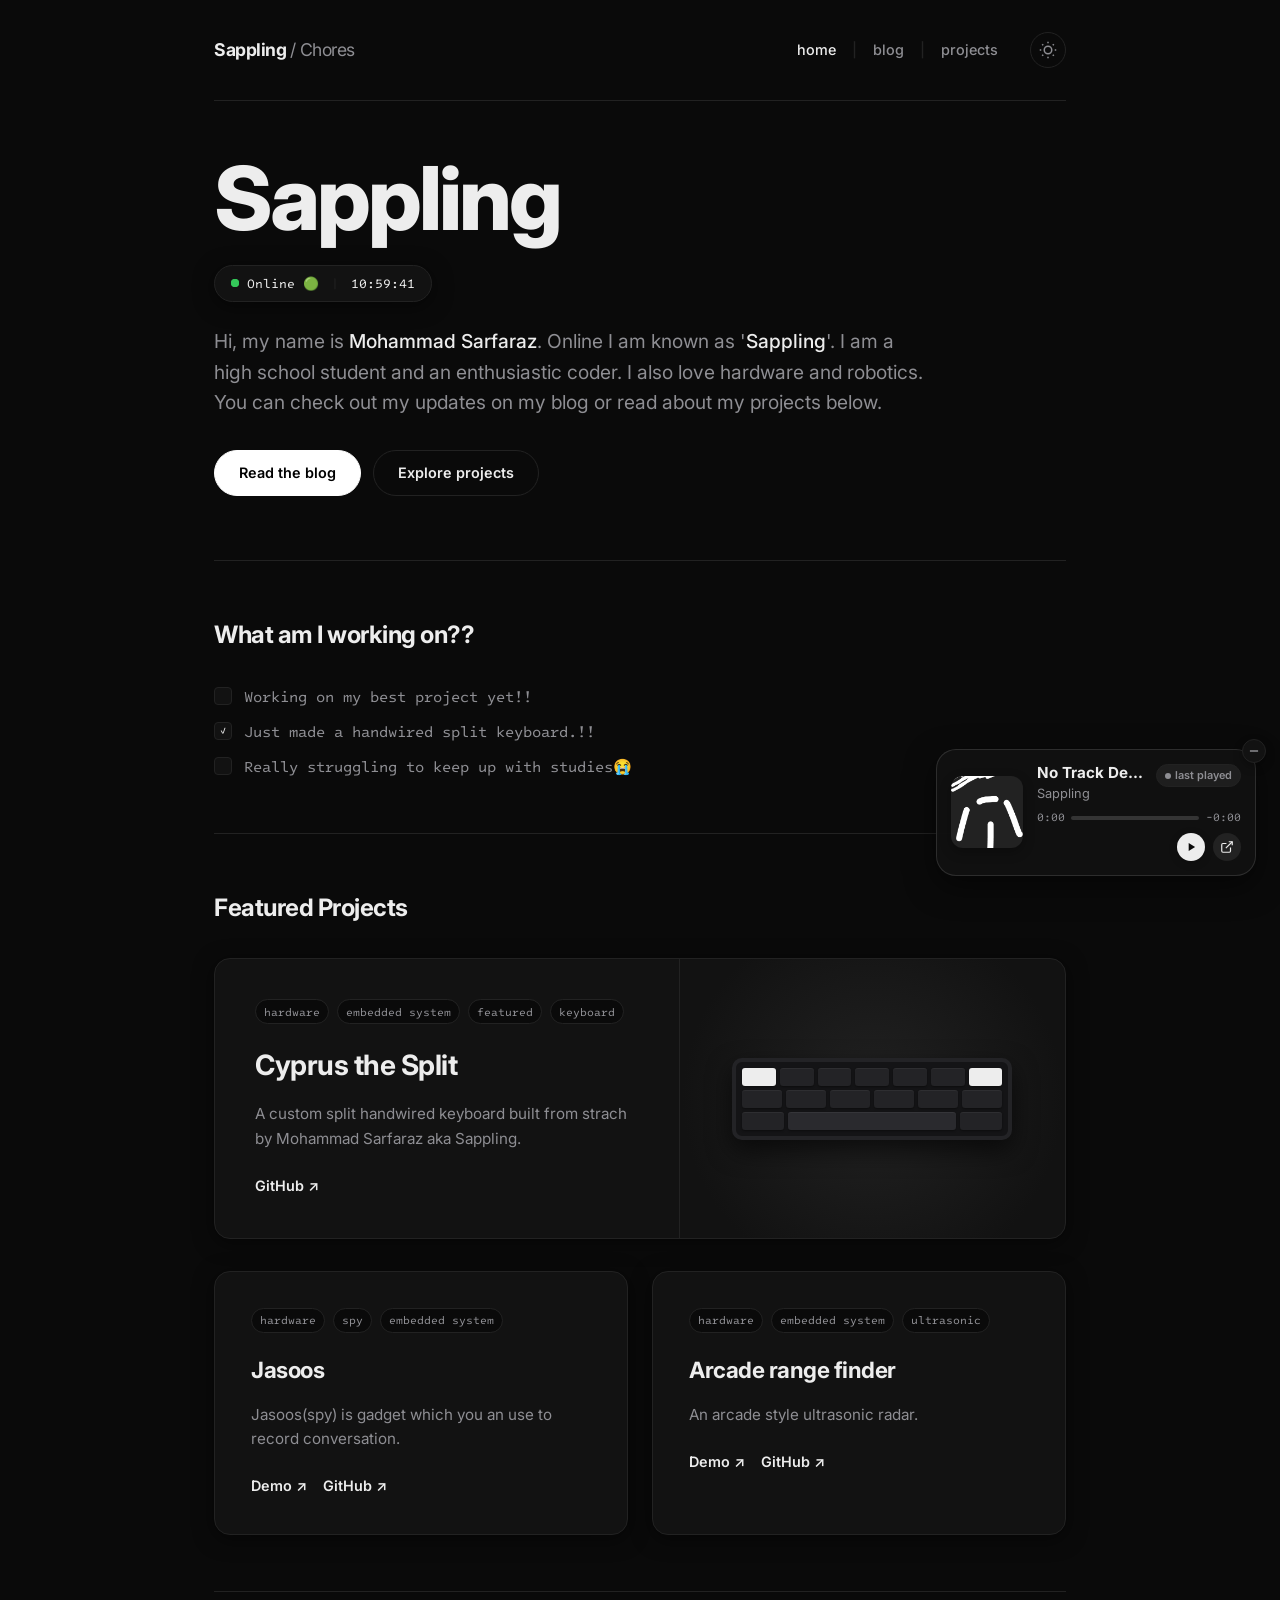
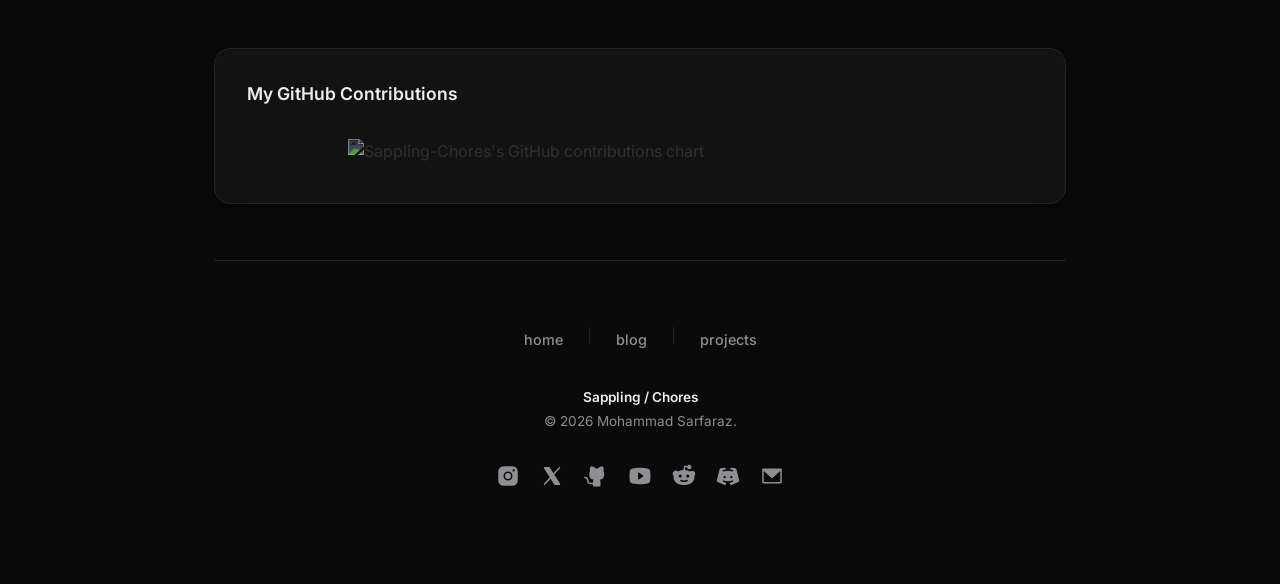
==== commit b23d12df: "Update Music Card to floating bottom-right fixed widget with legal audio preview player" ====
--- a/index.html
+++ b/index.html
@@ -78,70 +78,6 @@
                 <a href="https://blog.ayysappling.com" class="btn btn-primary">Read the blog</a>
                 <a href="#projects" class="btn btn-secondary">Explore projects</a>
             </div>
-
-            <!-- Music Card Component -->
-            <div class="music-card-container">
-                <div class="music-card" id="music-card">
-                    <div class="music-card-left">
-                        <img id="music-thumbnail" src="Assets/Group 10.png" alt="Album Art" class="music-thumbnail" />
-                    </div>
-                    <div class="music-card-right">
-                        <div class="music-card-top">
-                            <div class="music-track-meta">
-                                <h3 id="music-title" class="music-title">No Track Detected</h3>
-                                <p id="music-artist" class="music-artist">Sappling</p>
-                            </div>
-                            <div class="music-status-box">
-                                <div class="music-badge" id="music-badge">
-                                    <span class="music-pulse-dot" id="music-pulse-dot"></span>
-                                    <span id="music-status-label" class="music-status-label">last played</span>
-                                </div>
-                                <a href="#" target="_blank" rel="noopener" id="music-track-link" class="music-track-link hidden" title="Listen to song">
-                                    <span>open</span> ↗
-                                </a>
-                            </div>
-                        </div>
-                        <div class="music-progress-container">
-                            <span id="music-time-elapsed" class="music-time">0:00</span>
-                            <div class="music-progress-bar-bg" id="music-progress-bar-bg">
-                                <div id="music-progress-fill" class="music-progress-fill" style="width: 0%;"></div>
-                            </div>
-                            <span id="music-time-remaining" class="music-time">-0:00</span>
-                        </div>
-                        <div class="music-controls">
-                            <button class="music-control-btn" aria-label="Favorite">
-                                <svg xmlns="http://www.w3.org/2000/svg" width="16" height="16" fill="none" viewBox="0 0 24 24" stroke="currentColor" stroke-width="2">
-                                    <polygon points="12 2 15.09 8.26 22 9.27 17 14.14 18.18 21.02 12 17.77 5.82 21.02 7 14.14 2 9.27 8.91 8.26 12 2"></polygon>
-                                </svg>
-                            </button>
-                            <button class="music-control-btn" aria-label="Previous track">
-                                <svg xmlns="http://www.w3.org/2000/svg" width="18" height="18" fill="currentColor" viewBox="0 0 24 24">
-                                    <path d="M6 6h2v12H6zm3.5 6l8.5 6V6z"/>
-                                </svg>
-                            </button>
-                            <button class="music-control-btn play-btn-main" id="music-play-pause-btn" aria-label="Play or Pause">
-                                <svg id="music-icon-pause" xmlns="http://www.w3.org/2000/svg" width="18" height="18" fill="currentColor" viewBox="0 0 24 24">
-                                    <path d="M6 19h4V5H6v14zm8-14v14h4V5h-4z"/>
-                                </svg>
-                                <svg id="music-icon-play" class="hidden" xmlns="http://www.w3.org/2000/svg" width="18" height="18" fill="currentColor" viewBox="0 0 24 24">
-                                    <path d="M8 5v14l11-7z"/>
-                                </svg>
-                            </button>
-                            <button class="music-control-btn" aria-label="Next track">
-                                <svg xmlns="http://www.w3.org/2000/svg" width="18" height="18" fill="currentColor" viewBox="0 0 24 24">
-                                    <path d="M6 18l8.5-6L6 6v12zM16 6v12h2V6h-2z"/>
-                                </svg>
-                            </button>
-                            <button class="music-control-btn" aria-label="Broadcast">
-                                <svg xmlns="http://www.w3.org/2000/svg" width="16" height="16" fill="none" viewBox="0 0 24 24" stroke="currentColor" stroke-width="2">
-                                    <path d="M5 17H4a2 2 0 0 1-2-2V5a2 2 0 0 1 2-2h16a2 2 0 0 1 2 2v10a2 2 0 0 1-2 2h-1"></path>
-                                    <polygon points="12 15 17 21 7 21 12 15"></polygon>
-                                </svg>
-                            </button>
-                        </div>
-                    </div>
-                </div>
-            </div>
         </main>
 
         <!-- Currently Working On Section -->
@@ -326,6 +262,58 @@
         </footer>
     </div>
 
+    <!-- Floating Bottom-Right Music Card Widget -->
+    <div class="music-floating-widget" id="music-floating-widget">
+        <button class="music-toggle-btn" id="music-toggle-btn" aria-label="Minimize/Expand Music Widget" title="Minimize/Expand">
+            <svg id="music-toggle-icon" xmlns="http://www.w3.org/2000/svg" width="14" height="14" fill="none" viewBox="0 0 24 24" stroke="currentColor" stroke-width="2.5">
+                <line x1="5" y1="12" x2="19" y2="12"></line>
+            </svg>
+        </button>
+        <div class="music-card-compact" id="music-card">
+            <div class="music-card-left">
+                <img id="music-thumbnail" src="Assets/Group 10.png" alt="Album Art" class="music-thumbnail" />
+            </div>
+            <div class="music-card-right">
+                <div class="music-card-top">
+                    <div class="music-track-meta">
+                        <h4 id="music-title" class="music-title">No Track Detected</h4>
+                        <p id="music-artist" class="music-artist">Sappling</p>
+                    </div>
+                    <div class="music-status-box">
+                        <div class="music-badge" id="music-badge">
+                            <span class="music-pulse-dot" id="music-pulse-dot"></span>
+                            <span id="music-status-label" class="music-status-label">last played</span>
+                        </div>
+                    </div>
+                </div>
+                <div class="music-progress-container">
+                    <span id="music-time-elapsed" class="music-time">0:00</span>
+                    <div class="music-progress-bar-bg" id="music-progress-bar-bg">
+                        <div id="music-progress-fill" class="music-progress-fill" style="width: 0%;"></div>
+                    </div>
+                    <span id="music-time-remaining" class="music-time">-0:00</span>
+                </div>
+                <div class="music-controls">
+                    <button class="music-control-btn play-btn-main" id="music-play-pause-btn" aria-label="Play 30s Preview">
+                        <svg id="music-icon-play" xmlns="http://www.w3.org/2000/svg" width="14" height="14" fill="currentColor" viewBox="0 0 24 24">
+                            <path d="M8 5v14l11-7z"/>
+                        </svg>
+                        <svg id="music-icon-pause" class="hidden" xmlns="http://www.w3.org/2000/svg" width="14" height="14" fill="currentColor" viewBox="0 0 24 24">
+                            <path d="M6 19h4V5H6v14zm8-14v14h4V5h-4z"/>
+                        </svg>
+                    </button>
+                    <a href="#" target="_blank" rel="noopener" id="music-track-link" class="music-control-btn link-btn-main" title="Open full track on Spotify/YouTube">
+                        <svg xmlns="http://www.w3.org/2000/svg" width="14" height="14" fill="none" viewBox="0 0 24 24" stroke="currentColor" stroke-width="2">
+                            <path d="M18 13v6a2 2 0 0 1-2 2H5a2 2 0 0 1-2-2V8a2 2 0 0 1 2-2h6"></path>
+                            <polyline points="15 3 21 3 21 9"></polyline>
+                            <line x1="10" y1="14" x2="21" y2="3"></line>
+                        </svg>
+                    </a>
+                </div>
+            </div>
+        </div>
+    </div>
+
     <!-- External scripts -->
     <script src="https://cdn.jsdelivr.net/npm/@tsparticles/slim@3/tsparticles.slim.bundle.min.js"></script>
     <script src="script.js"></script>
--- a/styles.css
+++ b/styles.css
@@ -638,39 +638,74 @@
 }
 
 /* ==========================================================================
-   Music Card Component (Apple/Spotify Widget Style)
+   Music Card Floating Widget (Fixed Bottom-Right)
    ========================================================================== */
-.music-card-container {
-    margin-top: 2.5rem;
-    width: 100%;
-}
-
-.music-card {
+.music-floating-widget {
+    position: fixed;
+    bottom: 24px;
+    right: 24px;
+    z-index: 9999;
+    width: 320px;
+    max-width: calc(100vw - 32px);
+    transition: transform 0.3s cubic-bezier(0.4, 0, 0.2, 1), opacity 0.3s ease;
+}
+
+.music-floating-widget.minimized .music-card-compact {
+    display: none;
+}
+
+.music-toggle-btn {
+    position: absolute;
+    top: -10px;
+    right: -10px;
+    z-index: 10000;
+    width: 24px;
+    height: 24px;
+    border-radius: 50%;
     background-color: var(--bg-card);
     border: 1px solid var(--border);
-    border-radius: 24px;
-    padding: 1.5rem;
-    display: flex;
-    gap: 1.5rem;
-    align-items: center;
-    box-shadow: var(--shadow);
-    transition: var(--transition);
-    position: relative;
-    overflow: hidden;
-}
-
-.music-card:hover {
+    color: var(--text-secondary);
+    cursor: pointer;
+    display: flex;
+    align-items: center;
+    justify-content: center;
+    box-shadow: 0 4px 10px rgba(0, 0, 0, 0.3);
+    transition: var(--transition);
+}
+
+.music-toggle-btn:hover {
+    color: var(--text-primary);
     border-color: var(--border-hover);
-    box-shadow: 0 12px 40px rgba(0, 0, 0, 0.4);
+    transform: scale(1.1);
+}
+
+.music-card-compact {
+    background-color: rgba(18, 18, 18, 0.92);
+    backdrop-filter: blur(12px);
+    -webkit-backdrop-filter: blur(12px);
+    border: 1px solid rgba(255, 255, 255, 0.12);
+    border-radius: 20px;
+    padding: 0.9rem;
+    display: flex;
+    gap: 0.85rem;
+    align-items: center;
+    box-shadow: 0 10px 30px rgba(0, 0, 0, 0.5);
+    transition: var(--transition);
+}
+
+body.light-mode .music-card-compact {
+    background-color: rgba(255, 255, 255, 0.92);
+    border: 1px solid rgba(0, 0, 0, 0.1);
+    box-shadow: 0 10px 30px rgba(0, 0, 0, 0.12);
 }
 
 .music-card-left {
     flex-shrink: 0;
-    width: 130px;
-    height: 130px;
-    border-radius: 16px;
+    width: 72px;
+    height: 72px;
+    border-radius: 12px;
     overflow: hidden;
-    box-shadow: 0 8px 24px rgba(0, 0, 0, 0.3);
+    box-shadow: 0 4px 12px rgba(0, 0, 0, 0.3);
     background-color: var(--border);
 }
 
@@ -679,11 +714,6 @@
     height: 100%;
     object-fit: cover;
     display: block;
-    transition: transform 0.4s ease;
-}
-
-.music-card:hover .music-thumbnail {
-    transform: scale(1.04);
 }
 
 .music-card-right {
@@ -691,15 +721,15 @@
     display: flex;
     flex-direction: column;
     justify-content: space-between;
-    gap: 0.85rem;
-    min-width: 0; /* Prevents overflow truncation issues */
+    gap: 0.4rem;
+    min-width: 0;
 }
 
 .music-card-top {
     display: flex;
     justify-content: space-between;
     align-items: flex-start;
-    gap: 1rem;
+    gap: 0.5rem;
 }
 
 .music-track-meta {
@@ -707,18 +737,18 @@
 }
 
 .music-title {
-    font-size: 1.25rem;
+    font-size: 0.95rem;
     font-weight: 700;
     color: var(--text-primary);
     line-height: 1.2;
     white-space: nowrap;
     overflow: hidden;
     text-overflow: ellipsis;
-    margin-bottom: 0.2rem;
+    margin-bottom: 0.1rem;
 }
 
 .music-artist {
-    font-size: 0.95rem;
+    font-size: 0.8rem;
     color: var(--text-secondary);
     font-weight: 400;
     white-space: nowrap;
@@ -729,19 +759,18 @@
 .music-status-box {
     display: flex;
     align-items: center;
-    gap: 0.6rem;
     flex-shrink: 0;
 }
 
 .music-badge {
     display: inline-flex;
     align-items: center;
-    gap: 0.4rem;
+    gap: 0.3rem;
     background: rgba(255, 255, 255, 0.06);
     border: 1px solid var(--border);
-    padding: 0.25rem 0.65rem;
-    border-radius: 20px;
-    font-size: 0.75rem;
+    padding: 0.15rem 0.45rem;
+    border-radius: 12px;
+    font-size: 0.68rem;
     font-weight: 600;
     color: var(--text-secondary);
     text-transform: lowercase;
@@ -759,8 +788,8 @@
 }
 
 .music-pulse-dot {
-    width: 7px;
-    height: 7px;
+    width: 6px;
+    height: 6px;
     border-radius: 50%;
     background-color: var(--text-secondary);
     transition: background-color 0.3s ease;
@@ -768,51 +797,29 @@
 
 .music-badge.is-playing .music-pulse-dot {
     background-color: #34C759;
-    box-shadow: 0 0 8px #34C759;
+    box-shadow: 0 0 6px #34C759;
     animation: pulse-live 1.8s infinite;
 }
 
 @keyframes pulse-live {
     0% { transform: scale(0.95); box-shadow: 0 0 0 0 rgba(52, 199, 89, 0.7); }
-    70% { transform: scale(1.1); box-shadow: 0 0 0 6px rgba(52, 199, 89, 0); }
+    70% { transform: scale(1.1); box-shadow: 0 0 0 5px rgba(52, 199, 89, 0); }
     100% { transform: scale(0.95); box-shadow: 0 0 0 0 rgba(52, 199, 89, 0); }
-}
-
-.music-track-link {
-    font-size: 0.78rem;
-    font-weight: 600;
-    color: var(--text-primary);
-    background: var(--border);
-    padding: 0.25rem 0.6rem;
-    border-radius: 14px;
-    display: inline-flex;
-    align-items: center;
-    gap: 0.2rem;
-    transition: var(--transition);
-}
-
-.music-track-link:hover {
-    background-color: var(--border-hover);
-    transform: translateY(-1px);
-}
-
-.music-track-link.hidden {
-    display: none;
 }
 
 /* Progress bar section */
 .music-progress-container {
     display: flex;
     align-items: center;
-    gap: 0.75rem;
+    gap: 0.4rem;
     width: 100%;
 }
 
 .music-time {
-    font-size: 0.8rem;
+    font-size: 0.7rem;
     font-family: var(--font-mono);
     color: var(--text-secondary);
-    min-width: 36px;
+    min-width: 28px;
     user-select: none;
 }
 
@@ -822,12 +829,11 @@
 
 .music-progress-bar-bg {
     flex-grow: 1;
-    height: 5px;
+    height: 4px;
     background-color: rgba(255, 255, 255, 0.15);
     border-radius: 4px;
     overflow: hidden;
     position: relative;
-    cursor: pointer;
 }
 
 body.light-mode .music-progress-bar-bg {
@@ -845,8 +851,8 @@
 .music-controls {
     display: flex;
     align-items: center;
-    justify-content: space-between;
-    padding-top: 0.2rem;
+    gap: 0.5rem;
+    justify-content: flex-end;
 }
 
 .music-control-btn {
@@ -857,8 +863,8 @@
     display: flex;
     align-items: center;
     justify-content: center;
-    width: 32px;
-    height: 32px;
+    width: 28px;
+    height: 28px;
     border-radius: 50%;
     transition: var(--transition);
 }
@@ -875,9 +881,9 @@
 .play-btn-main {
     background-color: var(--text-primary);
     color: var(--bg);
-    width: 36px;
-    height: 36px;
-    box-shadow: 0 4px 12px rgba(0, 0, 0, 0.2);
+    width: 28px;
+    height: 28px;
+    box-shadow: 0 2px 8px rgba(0, 0, 0, 0.2);
 }
 
 .play-btn-main:hover {
@@ -886,32 +892,27 @@
     transform: scale(1.08);
 }
 
+.link-btn-main {
+    background-color: var(--border);
+    color: var(--text-primary);
+    width: 28px;
+    height: 28px;
+}
+
+.link-btn-main:hover {
+    background-color: var(--border-hover);
+}
+
 .hidden {
     display: none !important;
 }
 
-/* Music Card Mobile Responsiveness */
-@media (max-width: 640px) {
-    .music-card {
-        flex-direction: column;
-        align-items: center;
-        text-align: center;
-        padding: 1.25rem;
+@media (max-width: 480px) {
+    .music-floating-widget {
+        bottom: 16px;
+        right: 16px;
+        width: calc(100vw - 32px);
     }
-
-    .music-card-left {
-        width: 160px;
-        height: 160px;
-    }
-
-    .music-card-top {
-        flex-direction: column;
-        align-items: center;
-        gap: 0.5rem;
-    }
-
-    .music-track-meta {
-        text-align: center;
-    }
-}
-
+}
+
+
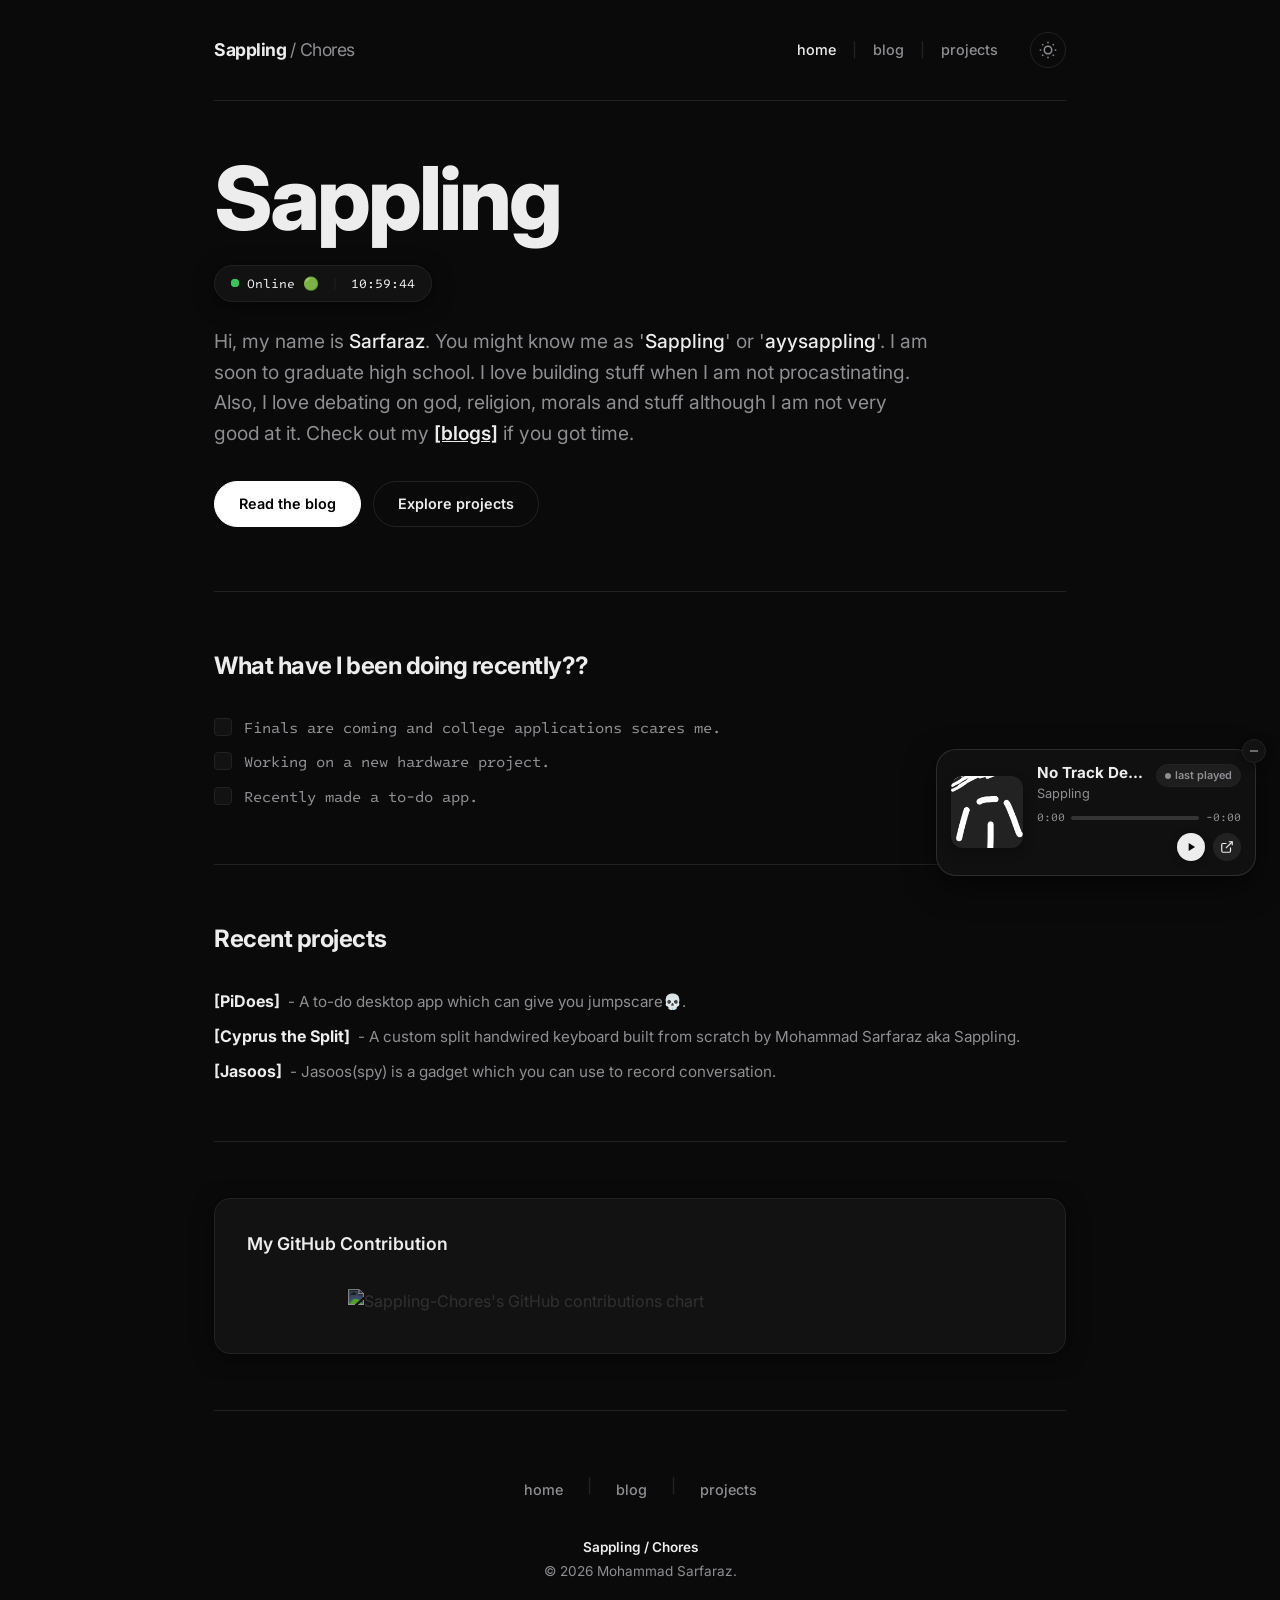
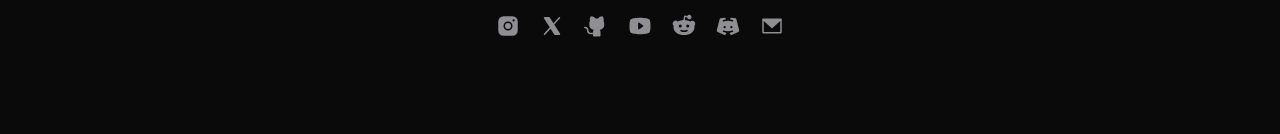
==== commit 8d7494fc: "Edited index.html and styles.css. Edited about part and added new recent projects" ====
--- a/index.html
+++ b/index.html
@@ -71,7 +71,7 @@
             </div>
 
             <p class="hero-desc">
-                Hi, my name is <span class="highlight">Mohammad Sarfaraz</span>. Online I am known as '<span class="highlight">Sappling</span>'. I am a high school student and an enthusiastic coder. I also love hardware and robotics. You can check out my updates on my blog or read about my projects below.
+                Hi, my name is <span class="highlight">Sarfaraz</span>. You might know me as '<span class="highlight">Sappling</span>' or '<span class="highlight">ayysappling</span>'. I am soon to graduate high school. I love building stuff when I am not procastinating. Also, I love debating on god, religion, morals and stuff although I am not very good at it. Check out my <a href="blog.ayysappling.com"><span class = "a-decorated">[blogs]</span></a> if you got time.
             </p>
 
             <div class="btn-group">
@@ -83,116 +83,52 @@
         <!-- Currently Working On Section -->
         <section class="section-container">
             <div class="section-title-wrapper">
-                <h2 class="section-title">What am I working on??</h2>
+                <h2 class="section-title">What have I been doing recently?? </h2>
             </div>
             <ul class="task-list">
                 <li class="task-item">
                     <span class="task-checkbox"></span>
-                    <span>Working on my best project yet!!</span>
-                </li>
-                <li class="task-item">
-                    <span class="task-checkbox">✓</span>
-                    <span>Just made a handwired split keyboard.!!</span>
+                    <span>Finals are coming and college applications scares me.</span>
                 </li>
                 <li class="task-item">
                     <span class="task-checkbox"></span>
-                    <span>Really struggling to keep up with studies😭</span>
+                    <span>Working on a new hardware project.</span>
+                </li>
+                <li class="task-item">
+                    <span class="task-checkbox"></span>
+                    <span>Recently made a to-do app. </span>
                 </li>
             </ul>
         </section>
 
-        <!-- Projects Grid Section -->
+        <!-- Recent Project Section -->
         <section class="section-container" id="projects">
             <div class="section-title-wrapper">
-                <h2 class="section-title">Featured Projects</h2>
-            </div>
-
-            <!-- Featured Card (Split layout) -->
-            <div class="featured-card">
-                <div class="card-content">
-                    <div class="card-tags">
-                        <span class="tag">hardware</span>
-                        <span class="tag">embedded system</span>
-                        <span class="tag">featured</span>
-                        <span class="tag">keyboard</span>
-                    </div>
-                    <h3 class="card-title">Cyprus the Split</h3>
-                    <p class="card-description">
-                        A custom split handwired keyboard built from strach by Mohammad Sarfaraz aka Sappling.
-                    </p>
-                    <div class="card-links">
-                        <a href="https://github.com/Sappling-Chores/Cyprus" target="_blank" class="card-link">GitHub ↗</a>
-                    </div>
-                </div>
-                <div class="card-visual">
-                    <!-- Beautiful CSS Mechanical Keyboard Mockup -->
-                    <div class="keyboard-mockup" aria-hidden="true">
-                        <div class="keyboard-row">
-                            <div class="key accent-key"></div>
-                            <div class="key"></div>
-                            <div class="key"></div>
-                            <div class="key"></div>
-                            <div class="key"></div>
-                            <div class="key"></div>
-                            <div class="key accent-key"></div>
-                        </div>
-                        <div class="keyboard-row">
-                            <div class="key"></div>
-                            <div class="key"></div>
-                            <div class="key"></div>
-                            <div class="key"></div>
-                            <div class="key"></div>
-                            <div class="key"></div>
-                        </div>
-                        <div class="keyboard-row">
-                            <div class="key"></div>
-                            <div class="key space"></div>
-                            <div class="key"></div>
-                        </div>
-                    </div>
-                </div>
-            </div>
-
-            <!-- Grid for other projects -->
-            <div class="projects-grid">
-                <div class="project-card">
-                    <div class="card-tags">
-                        <span class="tag">hardware</span>
-                        <span class="tag">spy</span>
-                        <span class="tag">embedded system</span>
-                    </div>
-                    <h3 class="card-title">Jasoos</h3>
-                    <p class="card-description">
-                        Jasoos(spy) is gadget which you an use to record conversation. 
-                    </p>
-                    <div class="card-links">
-                        <a href="https://github.com/Sappling-Chores/Jasoos" class="card-link">Demo ↗</a>
-                        <a href="https://github.com/Sappling-Chores/Jasoos" target="_blank" class="card-link">GitHub ↗</a>
-                    </div>
-                </div>
-
-                <div class="project-card">
-                    <div class="card-tags">
-                        <span class="tag">hardware</span>
-                        <span class="tag">embedded system</span>
-                        <span class="tag">ultrasonic</span>
-                    </div>
-                    <h3 class="card-title">Arcade range finder</h3>
-                    <p class="card-description">
-                        An arcade style ultrasonic radar.
-                    </p>
-                    <div class="card-links">
-                        <a href="#" class="card-link">Demo ↗</a>
-                        <a href="https://github.com/Sappling-Chores/Arcade-Range-Finder" target="_blank" class="card-link">GitHub ↗</a>
-                    </div>
-                </div>
-            </div>
+                <h2 class="section-title">Recent projects </h2>
+            </div>
+
+            <ul class="projects-list">
+
+                <li class="project-item">
+                    <a href="https://pidoes.ayysappling.com" target="_blank" class="project-title-link">[PiDoes]</a>
+                    <span class="project-desc">- A to-do desktop app which can give you jumpscare💀.</span>
+                </li>
+                <li class="project-item">
+                    <a href="https://github.com/Sappling-Chores/Cyprus" target="_blank" class="project-title-link">[Cyprus the Split]</a>
+                    <span class="project-desc">- A custom split handwired keyboard built from scratch by Mohammad Sarfaraz aka Sappling.</span>
+                </li>
+                <li class="project-item">
+                    <a href="https://github.com/Sappling-Chores/Jasoos" target="_blank" class="project-title-link">[Jasoos]</a>
+                    <span class="project-desc">- Jasoos(spy) is a gadget which you can use to record conversation.</span>
+                </li>
+
+            </ul>
         </section>
 
         <!-- GitHub Chart Section -->
         <section class="section-container">
             <div class="github-chart-card">
-                <h3 class="github-chart-title">My GitHub Contributions</h3>
+                <h3 class="github-chart-title">My GitHub Contribution</h3>
                 <a href="https://github.com/Sappling-Chores" target="_blank" class="github-chart-link">
                     <img src="https://ghchart.rshah.org/E4397D/Sappling-Chores" alt="Sappling-Chores's GitHub contributions chart" />
                 </a>
--- a/styles.css
+++ b/styles.css
@@ -67,6 +67,16 @@
     transition: var(--transition);
 }
 
+.a-decorated {
+    color: var(--text-primary);
+    text-decoration: underline;
+    transition: color 0.2s;
+    font-weight: 600;
+}
+
+.a-decorated:hover {
+    color : inherit;
+}
 /* App Container */
 .container {
     max-width: 900px;
@@ -326,167 +336,39 @@
     margin-top: 2px;
 }
 
-/* Featured Card Grid */
-.featured-card {
-    background-color: var(--bg-card);
-    border: 1px solid var(--border);
-    border-radius: 16px;
-    overflow: hidden;
-    display: grid;
-    grid-template-columns: 1.2fr 1fr;
-    transition: var(--transition);
-    box-shadow: var(--shadow);
-    margin-bottom: 2rem;
-}
-
-.featured-card:hover {
-    border-color: var(--border-hover);
-    transform: translateY(-2px);
-}
-
-.card-content {
-    padding: 2.5rem;
+/* Featured Projects List (Simple Layout matching Blog style) */
+.projects-list {
+    list-style: none;
     display: flex;
     flex-direction: column;
-    justify-content: center;
-    gap: 1rem;
-}
-
-.card-tags {
-    display: flex;
+    gap: 0.6rem;
+    padding-left: 0;
+}
+
+.project-item {
+    display: flex;
+    align-items: baseline;
     gap: 0.5rem;
     flex-wrap: wrap;
-}
-
-.tag {
-    font-family: var(--font-mono);
-    font-size: 0.7rem;
-    padding: 0.2rem 0.5rem;
-    border: 1px solid var(--border);
-    border-radius: 100px;
-    color: var(--text-secondary);
-    background-color: var(--bg);
-}
-
-.card-title {
-    font-size: 1.75rem;
+    line-height: 1.6;
+}
+
+.project-title-link {
     font-weight: 700;
-    letter-spacing: -0.5px;
-    color: var(--text-primary);
-    margin-top: 0.25rem;
-}
-
-.card-description {
-    color: var(--text-secondary);
-    line-height: 1.6;
+    color: var(--text-primary);
+    font-size: 1rem;
+    transition: var(--transition);
+    text-decoration: none;
+}
+
+.project-title-link:hover {
+    color: var(--text-secondary);
+    text-decoration: underline;
+}
+
+.project-desc {
+    color: var(--text-secondary);
     font-size: 0.95rem;
-}
-
-.card-links {
-    display: flex;
-    gap: 1rem;
-    margin-top: 0.5rem;
-}
-
-.card-link {
-    color: var(--text-primary);
-    font-weight: 600;
-    font-size: 0.9rem;
-    display: inline-flex;
-    align-items: center;
-    gap: 0.25rem;
-    border-bottom: 1px solid transparent;
-    transition: var(--transition);
-}
-
-.card-link:hover {
-    border-bottom-color: var(--text-primary);
-}
-
-.card-visual {
-    background: radial-gradient(circle at center, var(--border) 0%, transparent 80%);
-    display: flex;
-    align-items: center;
-    justify-content: center;
-    border-left: 1px solid var(--border);
-    position: relative;
-    min-height: 250px;
-    overflow: hidden;
-    padding: 1.5rem;
-}
-
-/* Beautiful Custom CSS Mechanical Keyboard Mockup */
-.keyboard-mockup {
-    width: 100%;
-    max-width: 280px;
-    background: #141416;
-    border: 4px solid #232326;
-    border-radius: 10px;
-    padding: 6px;
-    display: flex;
-    flex-direction: column;
-    gap: 4px;
-    box-shadow: 0 10px 25px rgba(0,0,0,0.6);
-}
-
-.keyboard-row {
-    display: flex;
-    gap: 4px;
-    width: 100%;
-}
-
-.key {
-    background: #232326;
-    border-radius: 3px;
-    height: 18px;
-    flex: 1;
-    box-shadow: inset 0 1px 0 rgba(255,255,255,0.05), 0 1px 2px rgba(0,0,0,0.4);
-    transition: var(--transition);
-}
-
-.featured-card:hover .key {
-    background: #2A2A2E;
-}
-
-.key.space {
-    flex: 4;
-    background: #2A2A2E;
-}
-
-.featured-card:hover .key.space {
-    background: #323236;
-}
-
-.key.accent-key {
-    background: var(--text-primary);
-}
-
-/* Projects Cards Grid */
-.projects-grid {
-    display: grid;
-    grid-template-columns: repeat(auto-fit, minmax(320px, 1fr));
-    gap: 1.5rem;
-}
-
-.project-card {
-    background-color: var(--bg-card);
-    border: 1px solid var(--border);
-    border-radius: 16px;
-    padding: 2.25rem;
-    display: flex;
-    flex-direction: column;
-    gap: 1rem;
-    transition: var(--transition);
-    box-shadow: var(--shadow);
-}
-
-.project-card:hover {
-    border-color: var(--border-hover);
-    transform: translateY(-2px);
-}
-
-.project-card .card-title {
-    font-size: 1.4rem;
 }
 
 /* Github Contribution Section */
@@ -624,16 +506,8 @@
         justify-content: center;
         flex-wrap: wrap;
     }
-    .featured-card {
-        grid-template-columns: 1fr;
-    }
-    .card-visual {
-        border-left: none;
-        border-top: 1px solid var(--border);
-        min-height: 200px;
-    }
-    .projects-grid {
-        grid-template-columns: 1fr;
+    .project-item {
+        gap: 0.25rem;
     }
 }
 
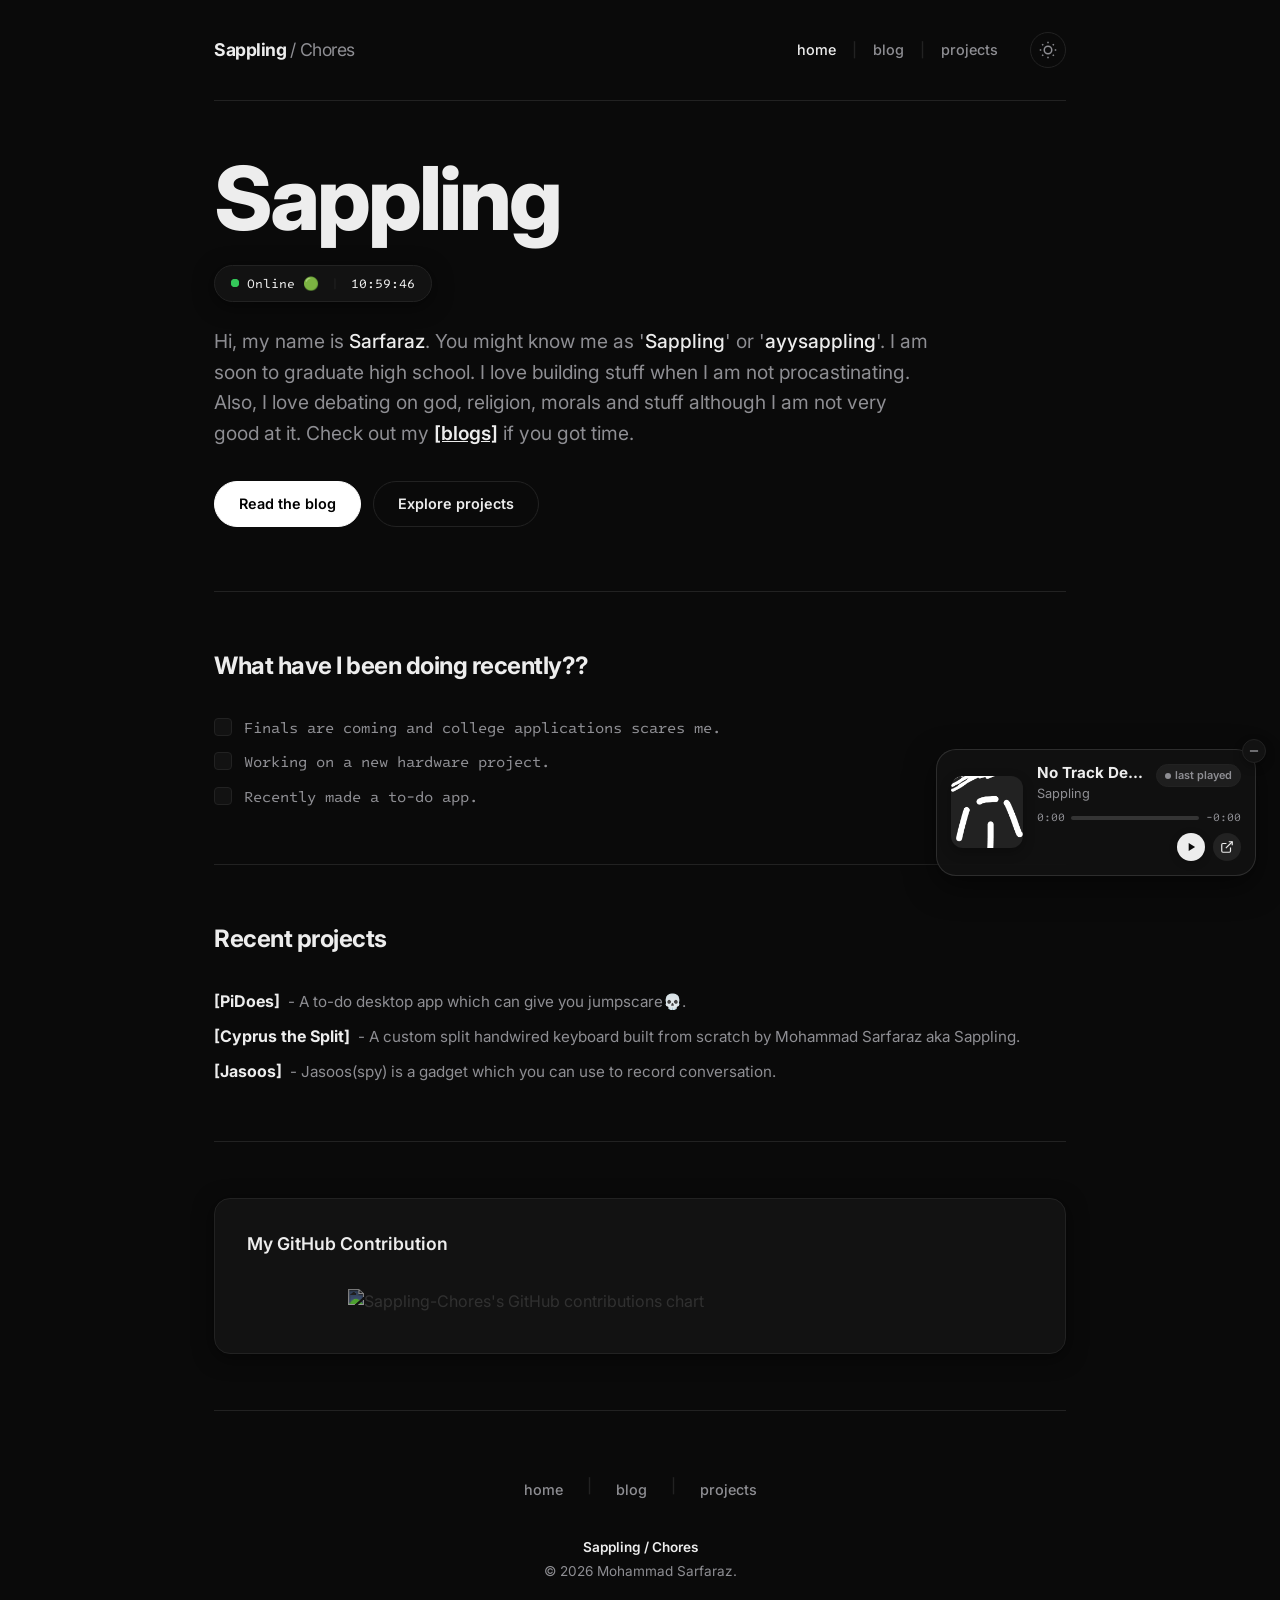
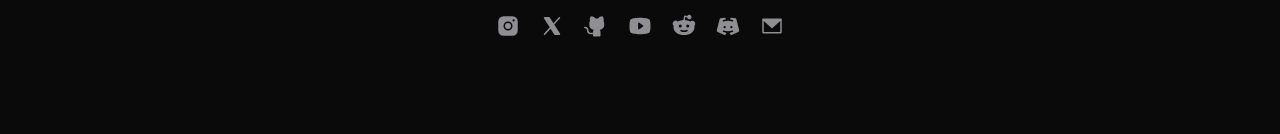
==== commit 75114a0c: "fixed blog website path error" ====
--- a/index.html
+++ b/index.html
@@ -71,7 +71,7 @@
             </div>
 
             <p class="hero-desc">
-                Hi, my name is <span class="highlight">Sarfaraz</span>. You might know me as '<span class="highlight">Sappling</span>' or '<span class="highlight">ayysappling</span>'. I am soon to graduate high school. I love building stuff when I am not procastinating. Also, I love debating on god, religion, morals and stuff although I am not very good at it. Check out my <a href="blog.ayysappling.com"><span class = "a-decorated">[blogs]</span></a> if you got time.
+                Hi, my name is <span class="highlight">Sarfaraz</span>. You might know me as '<span class="highlight">Sappling</span>' or '<span class="highlight">ayysappling</span>'. I am soon to graduate high school. I love building stuff when I am not procastinating. Also, I love debating on god, religion, morals and stuff although I am not very good at it. Check out my <a href="https://blog.ayysappling.com"><span class = "a-decorated">[blogs]</span></a> if you got time.
             </p>
 
             <div class="btn-group">
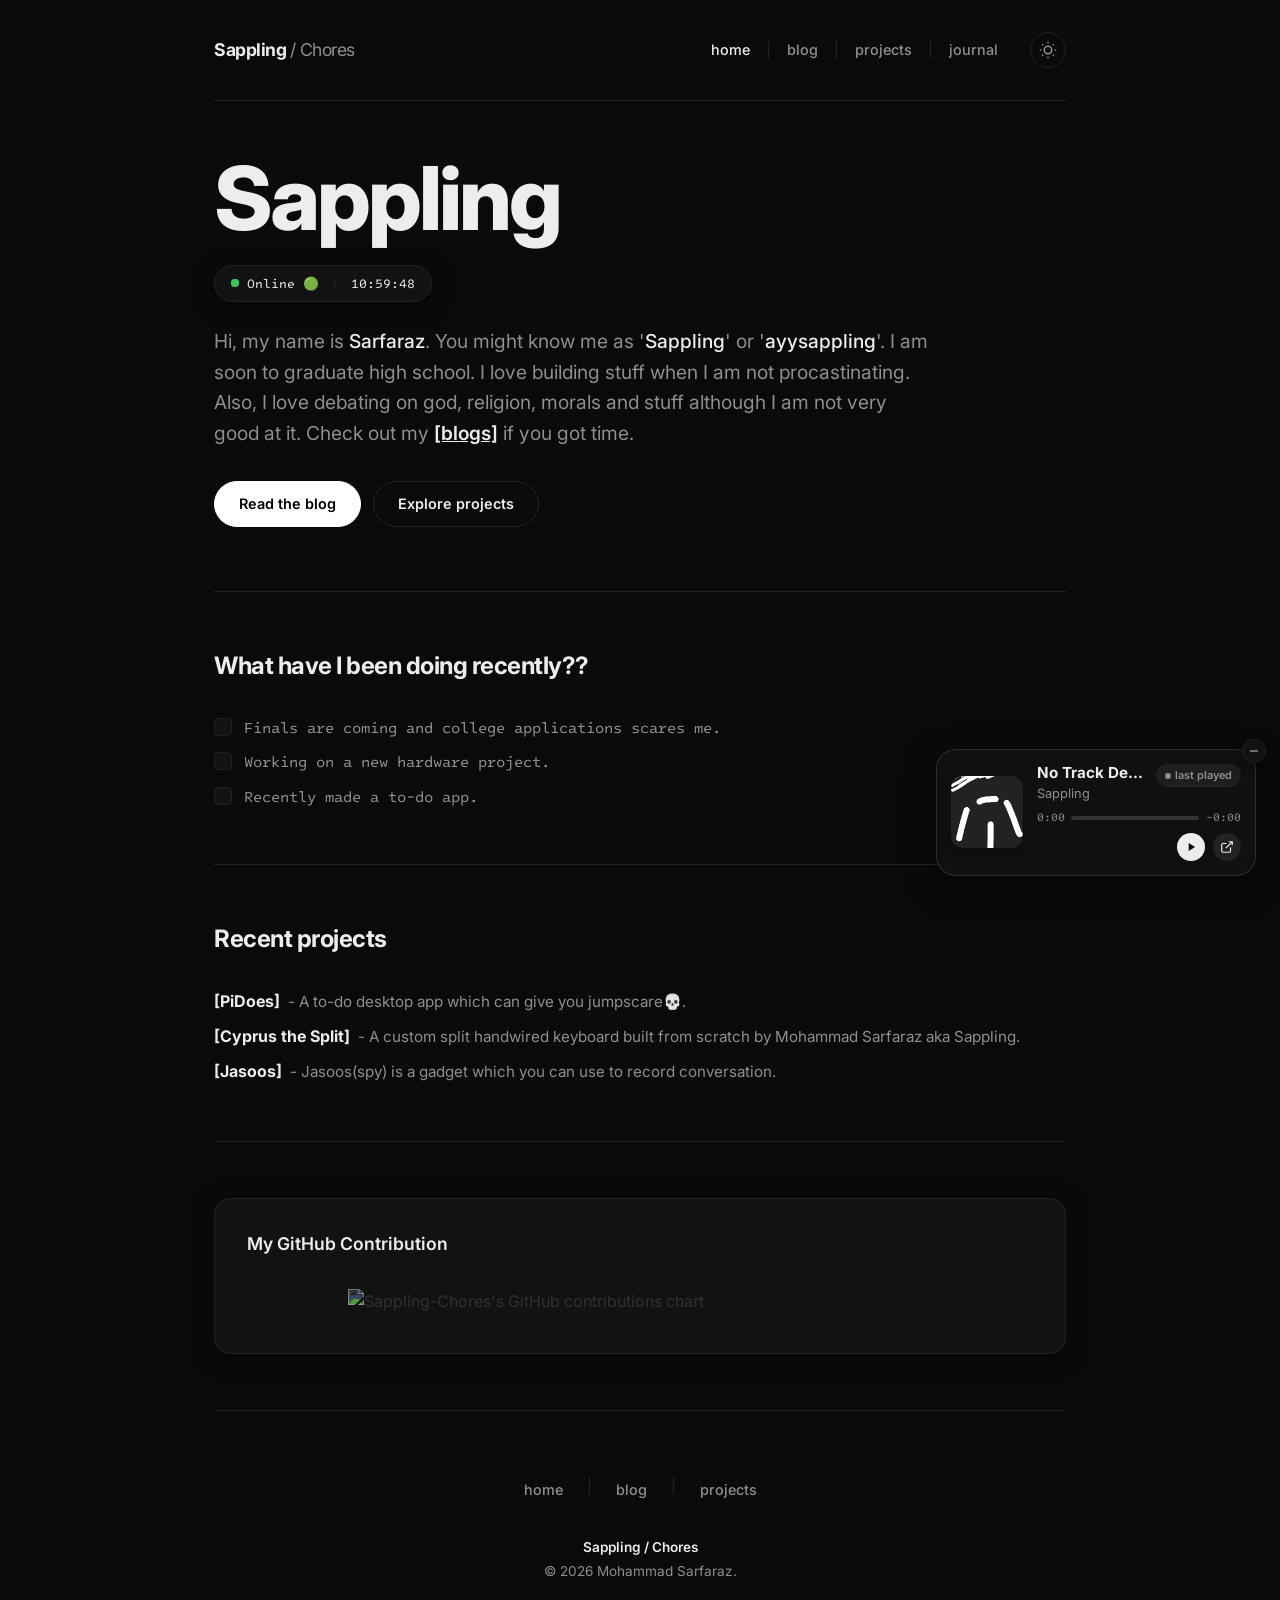
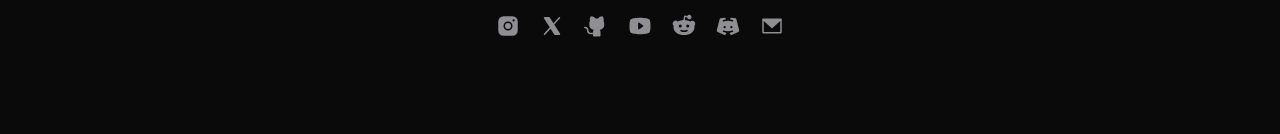
==== commit 7c14e23c: "Added link for journal.ayysappling.com" ====
--- a/index.html
+++ b/index.html
@@ -35,6 +35,8 @@
                     <a href="https://blog.ayysappling.com" class="nav-link">blog</a>
                     <span class="nav-separator">|</span>
                     <a href="./Projects/" class="nav-link">projects</a>
+                    <span class="nav-separator">|</span>
+                    <a href="https://journal.ayysappling.com" class="nav-link">journal</a>
                 </nav>
                 <button class="theme-toggle-btn" id="theme-toggle" aria-label="Toggle dark/light theme">
                     <!-- Sun SVG (visible in dark mode) -->
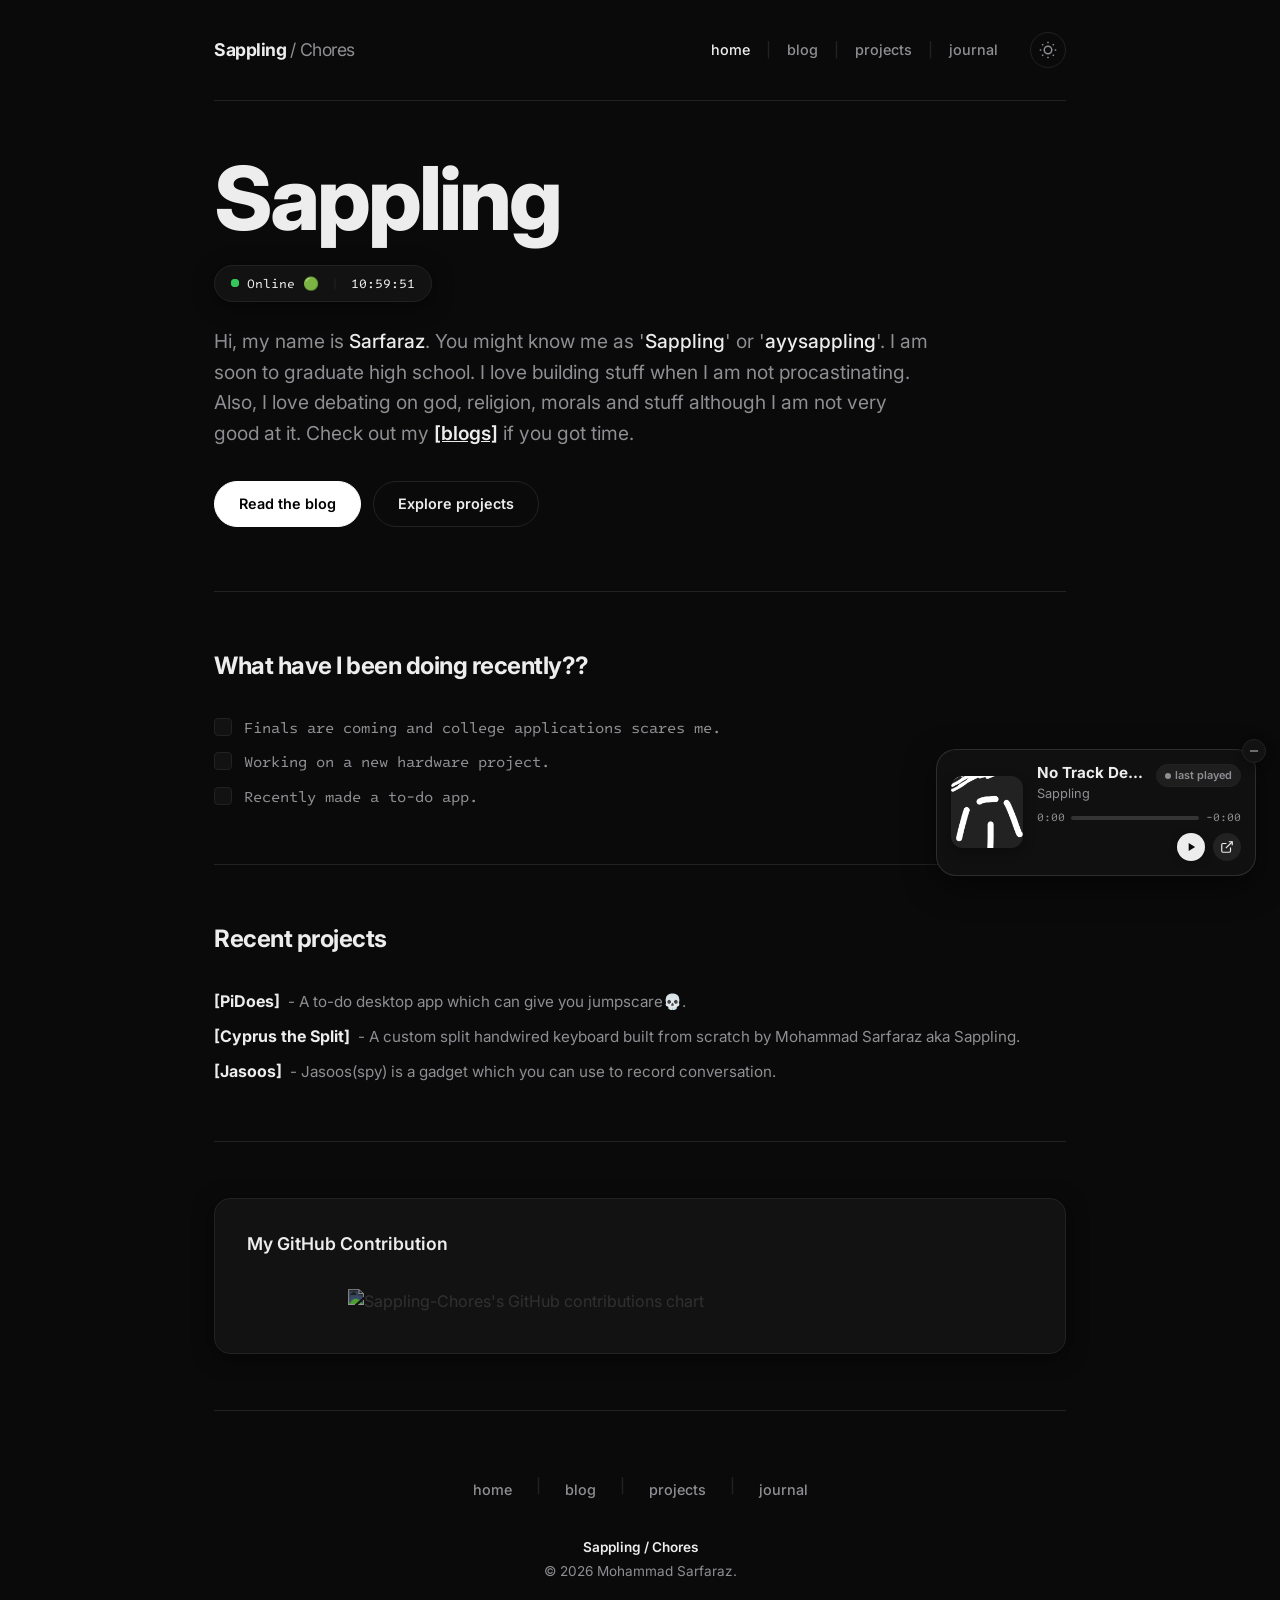
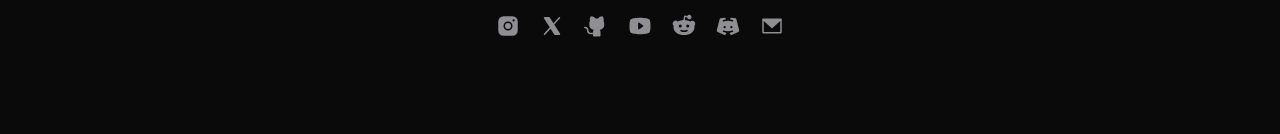
==== commit 25a06a67: "Added journal link in the footer." ====
--- a/index.html
+++ b/index.html
@@ -145,6 +145,8 @@
                 <a href="https://blog.ayysappling.com" class="nav-link">blog</a>
                 <span class="nav-separator">|</span>
                 <a href="./Projects/" class="nav-link">projects</a>
+                <span class="nav-separator">|</span>
+                <a href="https://journal.ayysappling.com" class="nav-link">journal</a>
             </nav>
 
             <div class="footer-info">
